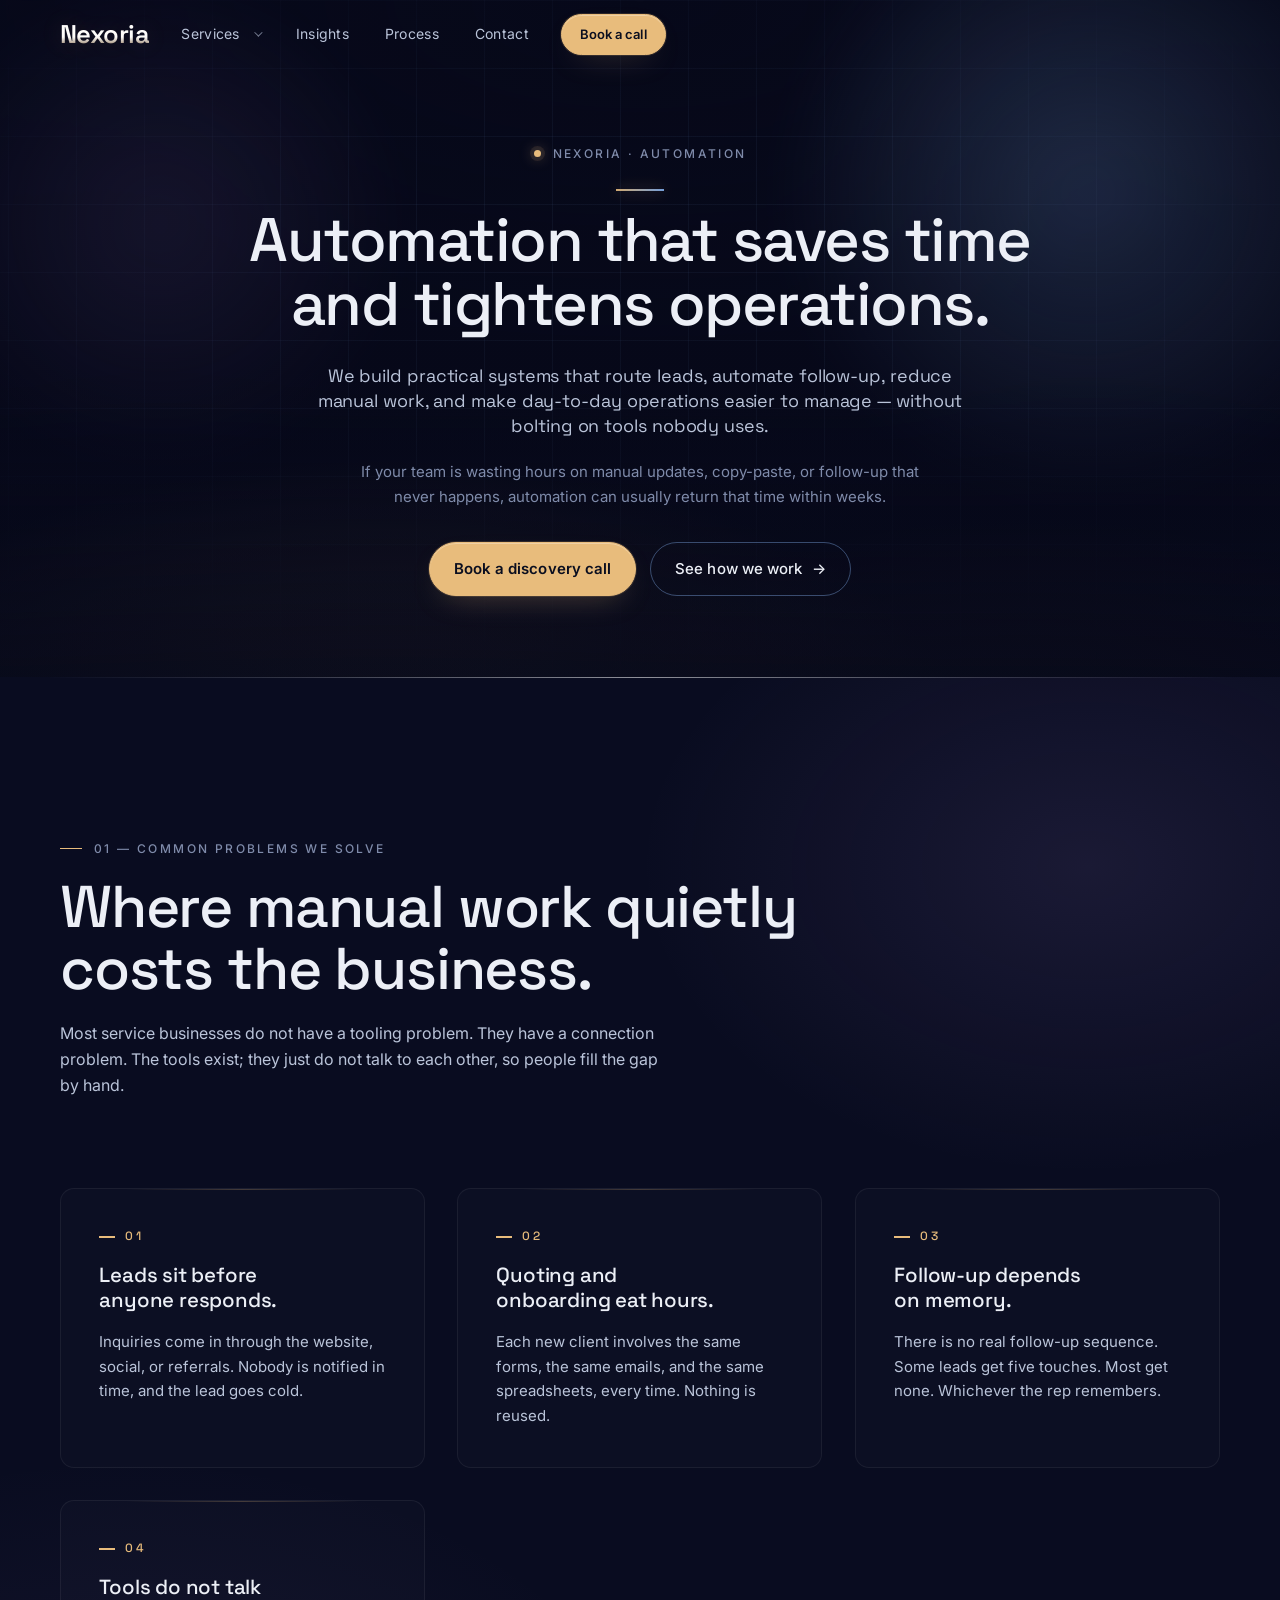
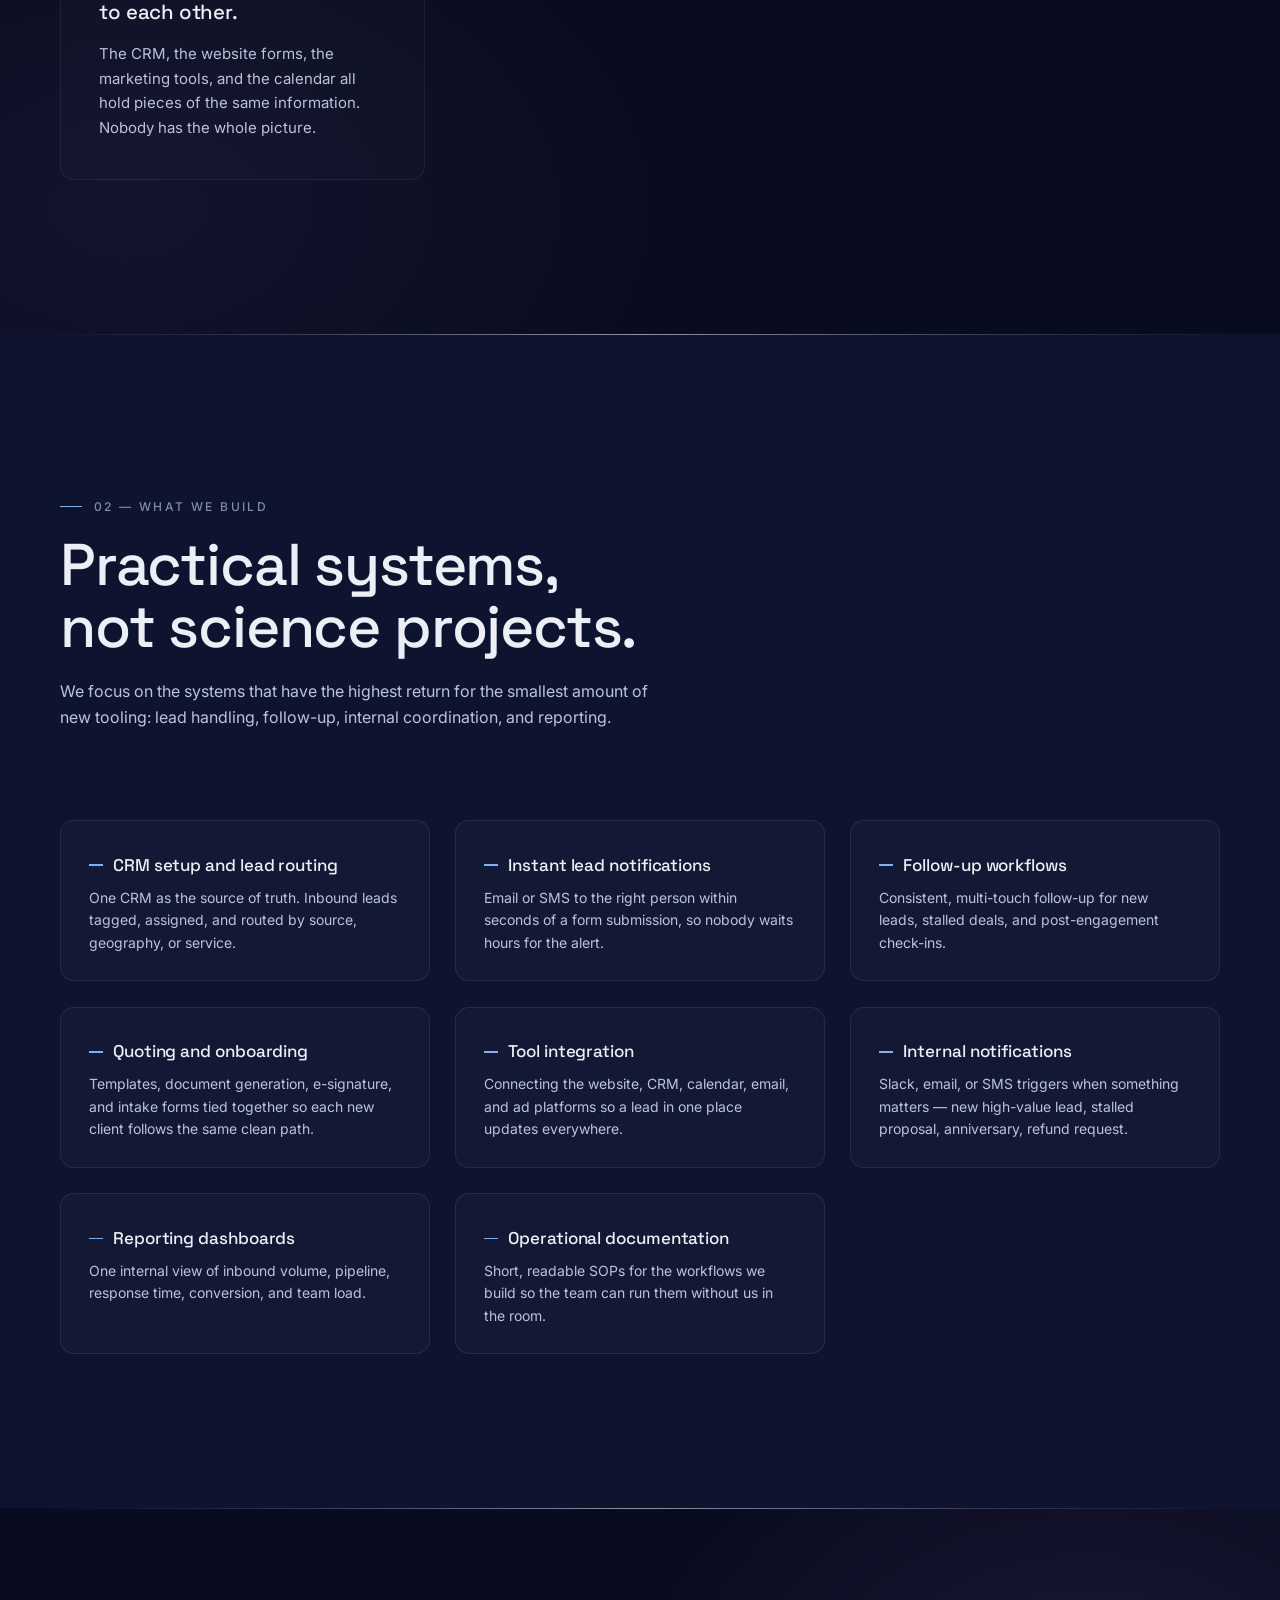
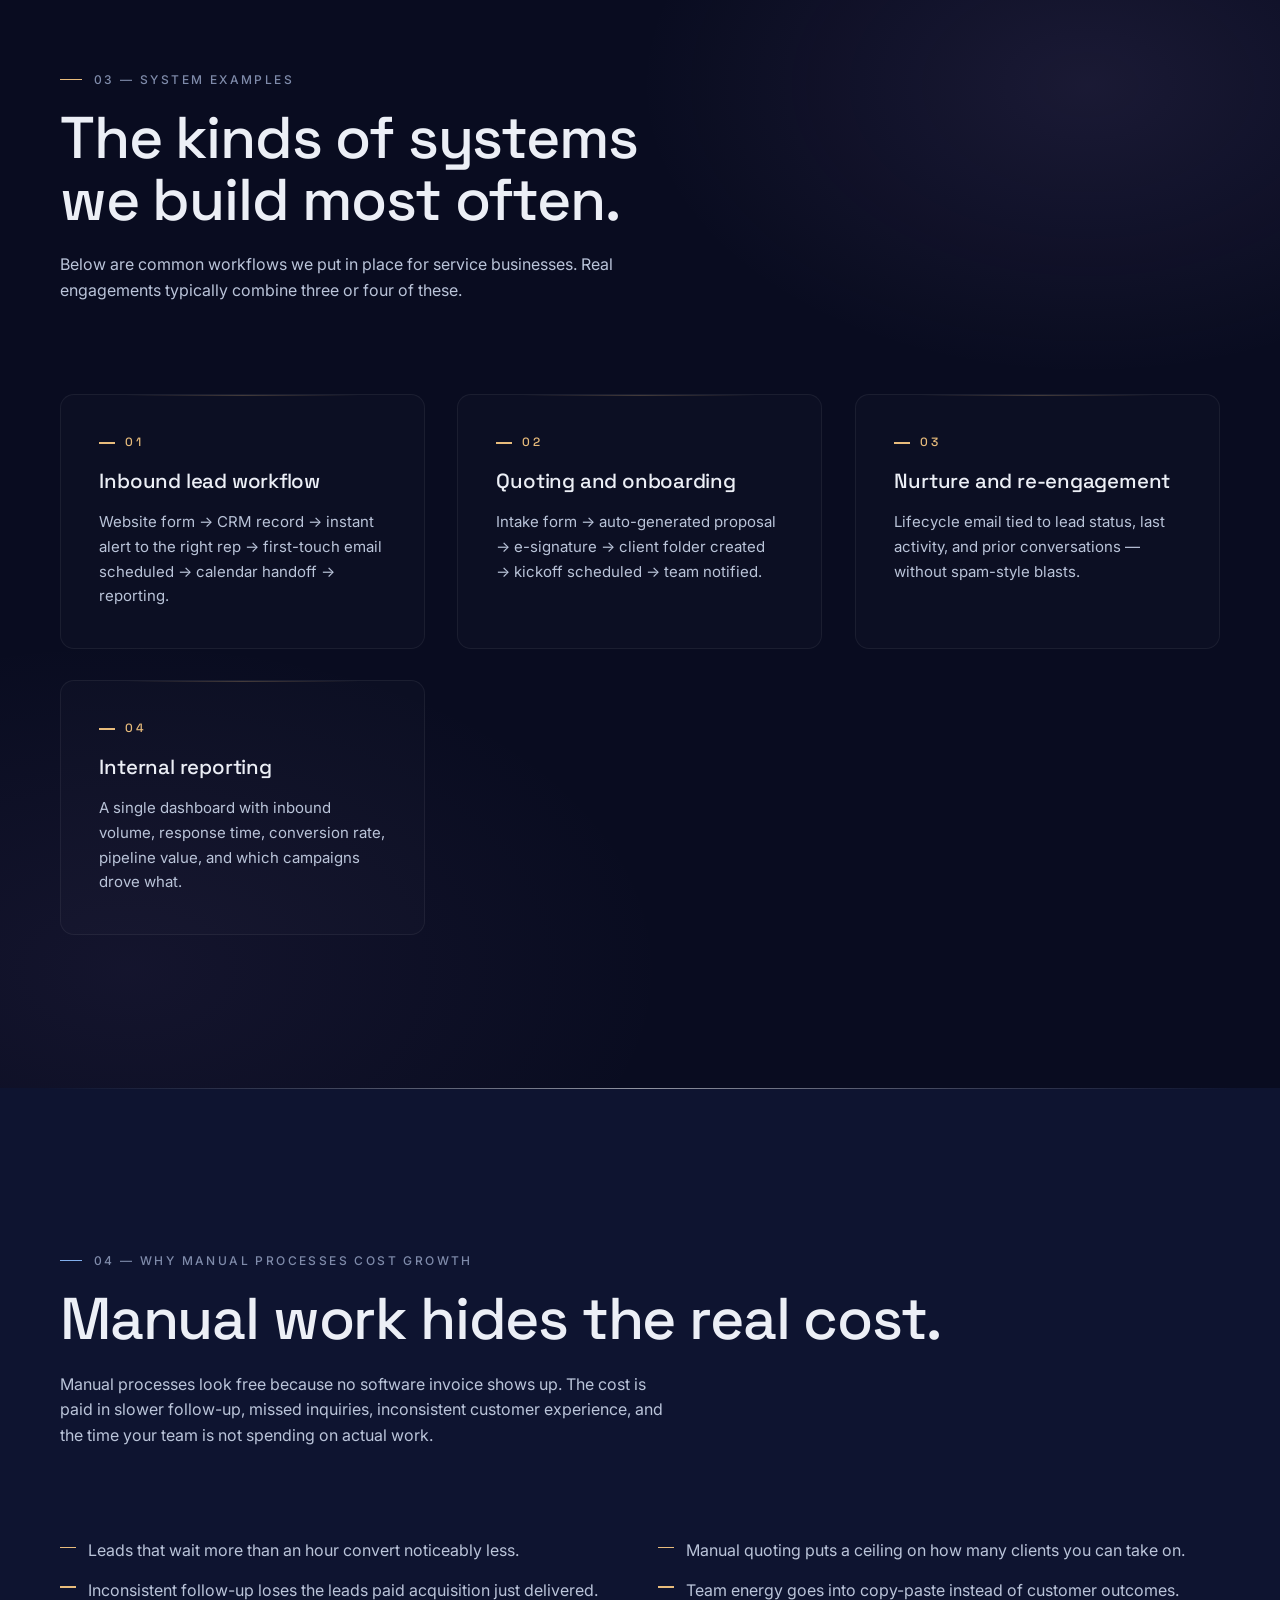
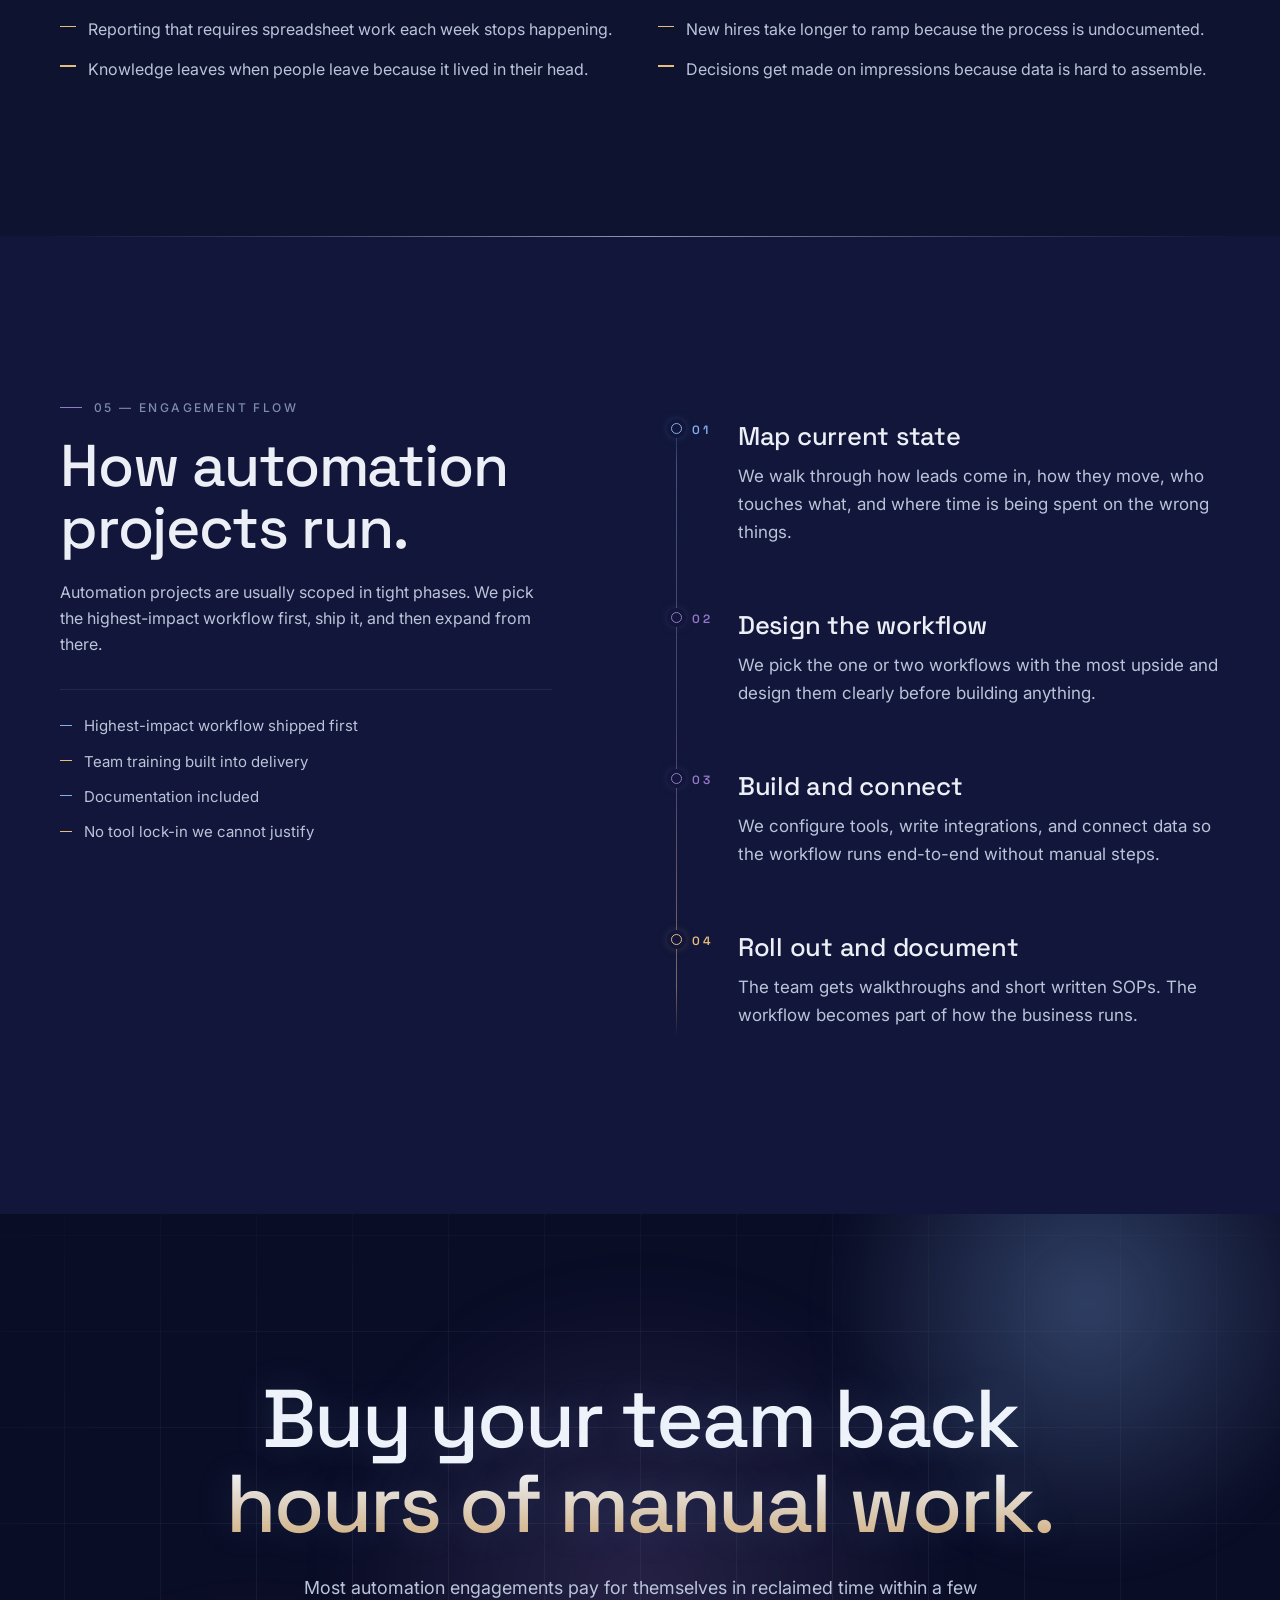
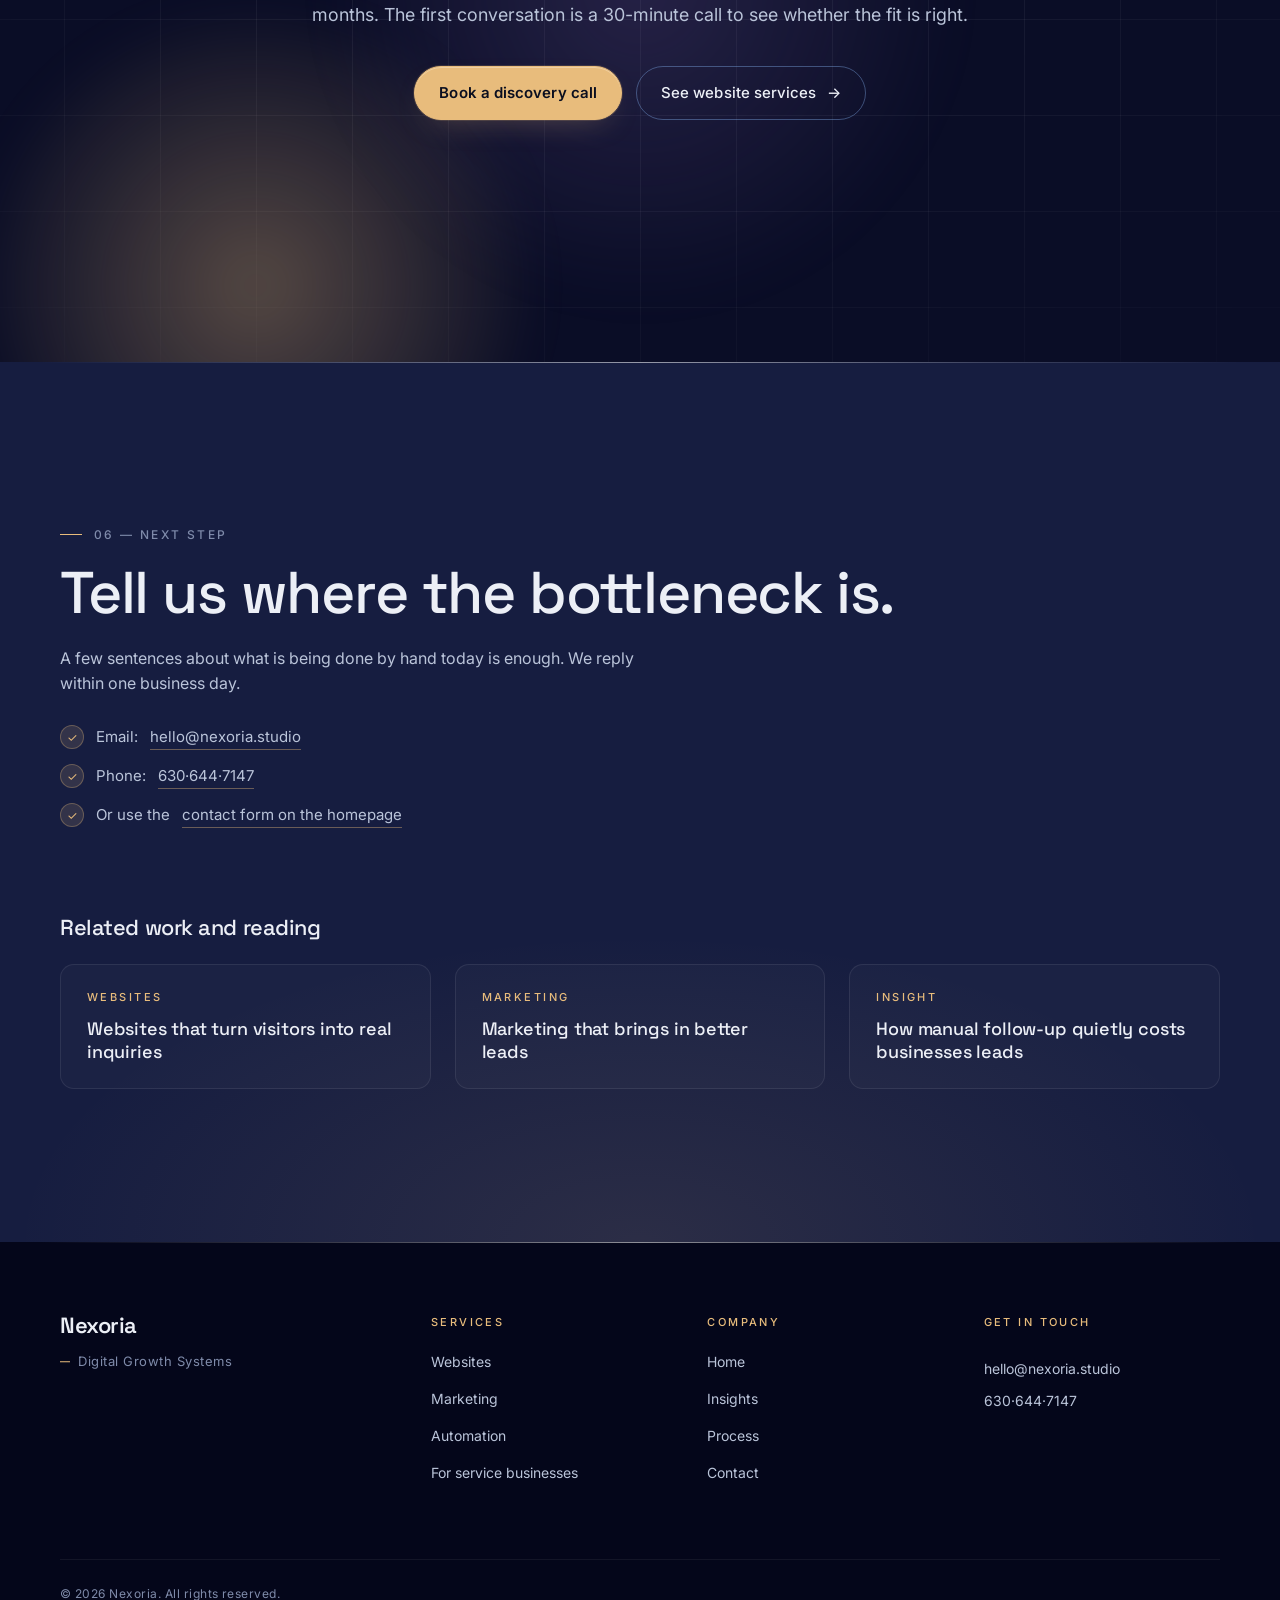
==== automation.html @ e0090c84 "Expand site: service pages, industry page, insights + 3 articles NEW PAGES (root) - websites.html   " ====
<!doctype html>
<html lang="en">
<head>
  <meta charset="utf-8" />
  <meta name="viewport" content="width=device-width, initial-scale=1, viewport-fit=cover" />
  <title>Automation for Service Businesses — CRM, Workflows, Follow-Up — Nexoria</title>
  <meta name="description" content="Practical automation for service businesses. CRM setup, lead routing, follow-up workflows, integrations, and internal reporting that cuts manual work and tightens operations." />
  <meta name="theme-color" content="#07091A" />

  <meta property="og:type" content="website" />
  <meta property="og:title" content="Nexoria — Automation" />
  <meta property="og:description" content="CRM workflows, instant lead routing, and operational systems that save hours and protect every inquiry." />
  <meta property="og:image" content="assets/nexoria-logo-icon.png" />

  <link rel="icon" type="image/png" href="assets/nexoria-logo-icon.png" />
  <link rel="apple-touch-icon" href="assets/nexoria-logo-icon.png" />

  <link rel="preconnect" href="https://fonts.googleapis.com" />
  <link rel="preconnect" href="https://fonts.gstatic.com" crossorigin />
  <link href="https://fonts.googleapis.com/css2?family=Inter:wght@300;400;500;600&family=Space+Grotesk:wght@400;500;600;700&display=swap" rel="stylesheet" />

  <link rel="stylesheet" href="style.css" />
</head>
<body>
  <a class="skip-link" href="#main">Skip to content</a>

  <header class="site-header" id="siteHeader">
    <div class="container header-inner">
      <a class="brand" href="index.html" aria-label="Nexoria — home"><span class="brand-name">Nexoria</span></a>
      <nav class="site-nav" aria-label="Primary">
        <ul>
          <li class="has-dropdown">
            <button class="dropdown-trigger" type="button" aria-haspopup="true" aria-expanded="false" aria-controls="servicesDropdown">Services</button>
            <div class="dropdown" id="servicesDropdown" role="menu">
              <a href="websites.html" role="menuitem">Websites</a>
              <a href="marketing.html" role="menuitem">Marketing</a>
              <a href="automation.html" role="menuitem" aria-current="page">Automation</a>
              <div class="dropdown-divider" role="separator"></div>
              <a href="service-businesses.html" role="menuitem">For service businesses</a>
            </div>
          </li>
          <li><a href="insights.html">Insights</a></li>
          <li><a href="index.html#process">Process</a></li>
          <li><a href="index.html#contact">Contact</a></li>
        </ul>
      </nav>
      <a class="btn btn-primary header-cta" href="index.html#contact">Book a call</a>
      <button class="nav-toggle" id="navToggle" aria-label="Open menu" aria-expanded="false" aria-controls="mobileNav"><span></span><span></span><span></span></button>
    </div>
    <div class="mobile-nav" id="mobileNav" hidden>
      <ul>
        <li>
          <span class="mobile-section-label">Services</span>
          <ul class="mobile-sub">
            <li><a href="websites.html">Websites</a></li>
            <li><a href="marketing.html">Marketing</a></li>
            <li><a href="automation.html" aria-current="page">Automation</a></li>
            <li><a href="service-businesses.html">For service businesses</a></li>
          </ul>
        </li>
        <li><a href="insights.html">Insights</a></li>
        <li><a href="index.html#process">Process</a></li>
        <li><a href="index.html#contact">Contact</a></li>
        <li><a class="btn btn-primary" href="index.html#contact">Book a call</a></li>
      </ul>
    </div>
  </header>

  <main id="main">
    <!-- ============ HERO ============ -->
    <section class="hero hero--sub" id="top" aria-labelledby="pageHeading">
      <div class="hero-bg" aria-hidden="true">
        <div class="grid-layer" data-parallax="0.12"></div>
        <div class="hero-aurora"></div>
        <div class="hero-glow"></div>
        <div class="hero-horizon"></div>
        <div class="hero-vignette"></div>
      </div>

      <div class="container hero-inner">
        <p class="eyebrow">
          <span class="eyebrow-dot" aria-hidden="true"></span>
          Nexoria &middot; Automation
        </p>

        <h1 class="hero-heading" id="pageHeading">
          Automation that saves time and tightens operations.
        </h1>

        <p class="hero-tagline">
          We build practical systems that route leads, automate follow-up, reduce manual work, and make day-to-day operations easier to manage &mdash; without bolting on tools nobody uses.
        </p>

        <p class="hero-sub">
          If your team is wasting hours on manual updates, copy-paste, or follow-up that never happens, automation can usually return that time within weeks.
        </p>

        <div class="hero-actions">
          <a class="btn btn-primary" href="index.html#contact">Book a discovery call</a>
          <a class="btn btn-ghost" href="index.html#process">See how we work <span aria-hidden="true">&rarr;</span></a>
        </div>
      </div>
    </section>

    <!-- ============ COMMON PROBLEMS ============ -->
    <section class="problems section--dark" aria-labelledby="problemsHeading">
      <div class="container">
        <header class="section-head">
          <p class="section-kicker">01 &mdash; Common problems we solve</p>
          <h2 class="section-title" id="problemsHeading">
            Where manual work quietly costs the business.
          </h2>
          <p class="section-lede">
            Most service businesses do not have a tooling problem. They have a connection problem. The tools exist; they just do not talk to each other, so people fill the gap by hand.
          </p>
        </header>

        <ul class="problem-grid" role="list">
          <li class="problem">
            <span class="problem-num" aria-hidden="true">01</span>
            <h3 class="problem-title">Leads sit before anyone responds.</h3>
            <p class="problem-desc">Inquiries come in through the website, social, or referrals. Nobody is notified in time, and the lead goes cold.</p>
          </li>
          <li class="problem">
            <span class="problem-num" aria-hidden="true">02</span>
            <h3 class="problem-title">Quoting and onboarding eat hours.</h3>
            <p class="problem-desc">Each new client involves the same forms, the same emails, and the same spreadsheets, every time. Nothing is reused.</p>
          </li>
          <li class="problem">
            <span class="problem-num" aria-hidden="true">03</span>
            <h3 class="problem-title">Follow-up depends on memory.</h3>
            <p class="problem-desc">There is no real follow-up sequence. Some leads get five touches. Most get none. Whichever the rep remembers.</p>
          </li>
          <li class="problem">
            <span class="problem-num" aria-hidden="true">04</span>
            <h3 class="problem-title">Tools do not talk to each other.</h3>
            <p class="problem-desc">The CRM, the website forms, the marketing tools, and the calendar all hold pieces of the same information. Nobody has the whole picture.</p>
          </li>
        </ul>
      </div>
    </section>

    <!-- ============ WHAT WE BUILD ============ -->
    <section class="services section--light" aria-labelledby="buildHeading">
      <div class="container">
        <header class="section-head">
          <p class="section-kicker">02 &mdash; What we build</p>
          <h2 class="section-title" id="buildHeading">
            Practical systems, not science projects.
          </h2>
          <p class="section-lede">
            We focus on the systems that have the highest return for the smallest amount of new tooling: lead handling, follow-up, internal coordination, and reporting.
          </p>
        </header>

        <ul class="capability-grid" role="list">
          <li class="capability">
            <h4>CRM setup and lead routing</h4>
            <p>One CRM as the source of truth. Inbound leads tagged, assigned, and routed by source, geography, or service.</p>
          </li>
          <li class="capability">
            <h4>Instant lead notifications</h4>
            <p>Email or SMS to the right person within seconds of a form submission, so nobody waits hours for the alert.</p>
          </li>
          <li class="capability">
            <h4>Follow-up workflows</h4>
            <p>Consistent, multi-touch follow-up for new leads, stalled deals, and post-engagement check-ins.</p>
          </li>
          <li class="capability">
            <h4>Quoting and onboarding</h4>
            <p>Templates, document generation, e-signature, and intake forms tied together so each new client follows the same clean path.</p>
          </li>
          <li class="capability">
            <h4>Tool integration</h4>
            <p>Connecting the website, CRM, calendar, email, and ad platforms so a lead in one place updates everywhere.</p>
          </li>
          <li class="capability">
            <h4>Internal notifications</h4>
            <p>Slack, email, or SMS triggers when something matters &mdash; new high-value lead, stalled proposal, anniversary, refund request.</p>
          </li>
          <li class="capability">
            <h4>Reporting dashboards</h4>
            <p>One internal view of inbound volume, pipeline, response time, conversion, and team load.</p>
          </li>
          <li class="capability">
            <h4>Operational documentation</h4>
            <p>Short, readable SOPs for the workflows we build so the team can run them without us in the room.</p>
          </li>
        </ul>
      </div>
    </section>

    <!-- ============ WORKFLOW EXAMPLES ============ -->
    <section class="problems section--dark" aria-labelledby="examplesHeading">
      <div class="container">
        <header class="section-head">
          <p class="section-kicker">03 &mdash; System examples</p>
          <h2 class="section-title" id="examplesHeading">
            The kinds of systems we build most often.
          </h2>
          <p class="section-lede">
            Below are common workflows we put in place for service businesses. Real engagements typically combine three or four of these.
          </p>
        </header>

        <ul class="problem-grid" role="list">
          <li class="problem">
            <span class="problem-num" aria-hidden="true">01</span>
            <h3 class="problem-title">Inbound lead workflow</h3>
            <p class="problem-desc">Website form &rarr; CRM record &rarr; instant alert to the right rep &rarr; first-touch email scheduled &rarr; calendar handoff &rarr; reporting.</p>
          </li>
          <li class="problem">
            <span class="problem-num" aria-hidden="true">02</span>
            <h3 class="problem-title">Quoting and onboarding</h3>
            <p class="problem-desc">Intake form &rarr; auto-generated proposal &rarr; e-signature &rarr; client folder created &rarr; kickoff scheduled &rarr; team notified.</p>
          </li>
          <li class="problem">
            <span class="problem-num" aria-hidden="true">03</span>
            <h3 class="problem-title">Nurture and re-engagement</h3>
            <p class="problem-desc">Lifecycle email tied to lead status, last activity, and prior conversations &mdash; without spam-style blasts.</p>
          </li>
          <li class="problem">
            <span class="problem-num" aria-hidden="true">04</span>
            <h3 class="problem-title">Internal reporting</h3>
            <p class="problem-desc">A single dashboard with inbound volume, response time, conversion rate, pipeline value, and which campaigns drove what.</p>
          </li>
        </ul>
      </div>
    </section>

    <!-- ============ WHY MANUAL COSTS GROWTH ============ -->
    <section class="services section--light" aria-labelledby="costHeading">
      <div class="container">
        <header class="section-head">
          <p class="section-kicker">04 &mdash; Why manual processes cost growth</p>
          <h2 class="section-title" id="costHeading">
            Manual work hides the real cost.
          </h2>
          <p class="section-lede">
            Manual processes look free because no software invoice shows up. The cost is paid in slower follow-up, missed inquiries, inconsistent customer experience, and the time your team is not spending on actual work.
          </p>
        </header>

        <ul class="outcome-list" role="list">
          <li>Leads that wait more than an hour convert noticeably less.</li>
          <li>Manual quoting puts a ceiling on how many clients you can take on.</li>
          <li>Inconsistent follow-up loses the leads paid acquisition just delivered.</li>
          <li>Team energy goes into copy-paste instead of customer outcomes.</li>
          <li>Reporting that requires spreadsheet work each week stops happening.</li>
          <li>New hires take longer to ramp because the process is undocumented.</li>
          <li>Knowledge leaves when people leave because it lived in their head.</li>
          <li>Decisions get made on impressions because data is hard to assemble.</li>
        </ul>
      </div>
    </section>

    <!-- ============ PROCESS ============ -->
    <section class="process section--light" aria-labelledby="processHeading" style="background: var(--bg-process);">
      <div class="container process-grid">
        <header class="section-head process-head">
          <p class="section-kicker">05 &mdash; Engagement flow</p>
          <h2 class="section-title" id="processHeading">
            How automation projects run.
          </h2>
          <p class="section-lede">
            Automation projects are usually scoped in tight phases. We pick the highest-impact workflow first, ship it, and then expand from there.
          </p>

          <ul class="trust-list" role="list">
            <li>Highest-impact workflow shipped first</li>
            <li>Team training built into delivery</li>
            <li>Documentation included</li>
            <li>No tool lock-in we cannot justify</li>
          </ul>
        </header>

        <ol class="process-list" role="list">
          <li>
            <div class="process-num" aria-hidden="true">01</div>
            <div>
              <h3>Map current state</h3>
              <p>We walk through how leads come in, how they move, who touches what, and where time is being spent on the wrong things.</p>
            </div>
          </li>
          <li>
            <div class="process-num" aria-hidden="true">02</div>
            <div>
              <h3>Design the workflow</h3>
              <p>We pick the one or two workflows with the most upside and design them clearly before building anything.</p>
            </div>
          </li>
          <li>
            <div class="process-num" aria-hidden="true">03</div>
            <div>
              <h3>Build and connect</h3>
              <p>We configure tools, write integrations, and connect data so the workflow runs end-to-end without manual steps.</p>
            </div>
          </li>
          <li>
            <div class="process-num" aria-hidden="true">04</div>
            <div>
              <h3>Roll out and document</h3>
              <p>The team gets walkthroughs and short written SOPs. The workflow becomes part of how the business runs.</p>
            </div>
          </li>
        </ol>
      </div>
    </section>

    <!-- ============ SPLASH / CTA ============ -->
    <section class="splash" aria-labelledby="splashHeading">
      <div class="splash-bg" aria-hidden="true">
        <div class="splash-grid"></div>
        <div class="splash-glow splash-glow--warm"></div>
        <div class="splash-glow splash-glow--cool"></div>
        <div class="splash-glow splash-glow--plum"></div>
      </div>
      <div class="container splash-inner">
        <h2 class="splash-heading" id="splashHeading">
          Buy your team back hours of manual work.
        </h2>
        <p class="splash-para">
          Most automation engagements pay for themselves in reclaimed time within a few months. The first conversation is a 30-minute call to see whether the fit is right.
        </p>
        <div class="hero-actions">
          <a class="btn btn-primary" href="index.html#contact">Book a discovery call</a>
          <a class="btn btn-ghost" href="websites.html">See website services <span aria-hidden="true">&rarr;</span></a>
        </div>
      </div>
    </section>

    <!-- ============ NEXT STEP ============ -->
    <section class="contact section--dark" id="contact" aria-labelledby="contactHeading">
      <div class="container">
        <header class="section-head">
          <p class="section-kicker">06 &mdash; Next step</p>
          <h2 class="section-title" id="contactHeading">
            Tell us where the bottleneck is.
          </h2>
          <p class="section-lede">
            A few sentences about what is being done by hand today is enough. We reply within one business day.
          </p>

          <ul class="contact-bullets" role="list">
            <li><span class="contact-bullet-mark" aria-hidden="true">&#10003;</span> Email: <a href="mailto:hello@nexoria.studio" style="color:inherit;border-bottom:1px solid rgba(232,188,124,0.4);">hello@nexoria.studio</a></li>
            <li><span class="contact-bullet-mark" aria-hidden="true">&#10003;</span> Phone: <a href="tel:+16306447147" style="color:inherit;border-bottom:1px solid rgba(232,188,124,0.4);">630&middot;644&middot;7147</a></li>
            <li><span class="contact-bullet-mark" aria-hidden="true">&#10003;</span> Or use the <a href="index.html#contact" style="color:inherit;border-bottom:1px solid rgba(232,188,124,0.4);">contact form on the homepage</a></li>
          </ul>
        </header>

        <h3 class="section-title" style="font-size: clamp(20px, 1.7vw, 26px); margin-top: 64px; margin-bottom: 24px;">Related work and reading</h3>
        <div class="related-grid">
          <a class="related-card" href="websites.html">
            <p class="related-card-label">Websites</p>
            <p class="related-card-title">Websites that turn visitors into real inquiries</p>
          </a>
          <a class="related-card" href="marketing.html">
            <p class="related-card-label">Marketing</p>
            <p class="related-card-title">Marketing that brings in better leads</p>
          </a>
          <a class="related-card" href="insights/manual-follow-up-costs-leads.html">
            <p class="related-card-label">Insight</p>
            <p class="related-card-title">How manual follow-up quietly costs businesses leads</p>
          </a>
        </div>
      </div>
    </section>
  </main>

  <footer class="site-footer">
    <div class="container footer-inner">
      <div class="footer-brand">
        <a class="brand" href="index.html" aria-label="Nexoria — home"><span class="brand-name brand-name--footer">Nexoria</span></a>
        <p class="footer-tag">Digital Growth Systems</p>
      </div>
      <nav class="footer-nav" aria-label="Footer — Services">
        <p class="footer-nav-label">Services</p>
        <ul>
          <li><a href="websites.html">Websites</a></li>
          <li><a href="marketing.html">Marketing</a></li>
          <li><a href="automation.html">Automation</a></li>
          <li><a href="service-businesses.html">For service businesses</a></li>
        </ul>
      </nav>
      <nav class="footer-nav" aria-label="Footer — Company">
        <p class="footer-nav-label">Company</p>
        <ul>
          <li><a href="index.html">Home</a></li>
          <li><a href="insights.html">Insights</a></li>
          <li><a href="index.html#process">Process</a></li>
          <li><a href="index.html#contact">Contact</a></li>
        </ul>
      </nav>
      <div class="footer-contact">
        <p class="footer-nav-label">Get in touch</p>
        <a href="mailto:hello@nexoria.studio">hello@nexoria.studio</a>
        <a href="tel:+16306447147">630&middot;644&middot;7147</a>
      </div>
      <p class="footer-fine">&copy; <span id="year">2026</span> Nexoria. All rights reserved.</p>
    </div>
  </footer>

  <script src="script.js" defer></script>
</body>
</html>
---- style.css ----
/* =========================================================
   Nexoria — Digital Growth Systems
   Midnight / city-lights system
   Section-by-section contrast, color, and surface rhythm
   ========================================================= */

:root {
  /* Per-section backgrounds — distinct tones, all dark */
  --bg-hero:        #07091A;
  --bg-services:    #0E1430;
  --bg-problems:    #090C20;
  --bg-splash:      #0A0D26;
  --bg-process:     #11163A;
  --bg-contact:     #161D40;
  --bg-footer:      #04061A;

  /* Compatibility / fallback (mapped to per-section) */
  --bg-dark:        var(--bg-hero);
  --bg-dark-2:      var(--bg-problems);
  --bg-light:       var(--bg-services);
  --surface:        #1A2148;
  --surface-elevated: #20274F;
  --surface-dark:   #1B2243;
  --surface-light:  #1F2750;
  --footer-bg:      var(--bg-footer);

  /* Text */
  --ink:            #ECEFF6;
  --ink-soft:       #BAC4D9;
  --muted:          #7F8BAA;
  --muted-on-dark:  #7F8BAA;
  --line:           rgba(255, 255, 255, 0.08);
  --line-strong:    rgba(255, 255, 255, 0.18);
  --line-on-dark:   rgba(255, 255, 255, 0.10);

  /* Accents — focused, balanced */
  --accent:         #5A8FE0;   /* primary blue */
  --accent-hi:      #82B0EE;   /* lighter sky */
  --on-accent:      #FFFFFF;

  --accent-warm:    #E8BC7C;   /* warm gold */
  --accent-warm-hi: #F4D198;   /* brighter gold */
  --accent-mint:    #5BBA9F;   /* mint (small role) */
  --accent-sky:     #82B0EE;   /* maps to accent-hi */
  --accent-plum:    #9678C9;   /* restrained purple */

  /* Type */
  --font-display: "Space Grotesk", "Inter", system-ui, -apple-system, "Segoe UI", Roboto, Helvetica, Arial, sans-serif;
  --font-body:    "Inter", system-ui, -apple-system, "Segoe UI", Roboto, Helvetica, Arial, sans-serif;

  /* Rhythm */
  --container: 1240px;
  --gutter: clamp(20px, 4vw, 40px);
  --section-y: clamp(96px, 12vw, 168px);
  --radius: 6px;
  --radius-lg: 14px;
  --radius-xl: 20px;

  /* Motion */
  --ease: cubic-bezier(0.22, 0.61, 0.36, 1);
}

/* --------- Reset / base --------- */
*, *::before, *::after { box-sizing: border-box; }
html { -webkit-text-size-adjust: 100%; scroll-behavior: smooth; }
@media (prefers-reduced-motion: reduce) { html { scroll-behavior: auto; } }

body {
  margin: 0;
  font-family: var(--font-body);
  font-size: 17px;
  line-height: 1.6;
  color: var(--ink);
  background: var(--bg-hero);
  -webkit-font-smoothing: antialiased;
  -moz-osx-font-smoothing: grayscale;
  text-rendering: optimizeLegibility;
}

img, svg { display: block; max-width: 100%; height: auto; }
a { color: inherit; text-decoration: none; }
button { font: inherit; cursor: pointer; }
ul, ol { margin: 0; padding: 0; list-style: none; }

::selection { background: var(--accent-warm); color: var(--bg-hero); }

.skip-link {
  position: absolute; left: -9999px; top: 0;
  background: var(--ink); color: var(--bg-hero); padding: 10px 14px; z-index: 100;
  border-radius: 0 0 6px 0;
}
.skip-link:focus { left: 0; }

:focus-visible {
  outline: 2px solid var(--accent-warm);
  outline-offset: 3px;
  border-radius: 4px;
}

/* --------- Layout --------- */
.container {
  width: 100%;
  max-width: var(--container);
  margin: 0 auto;
  padding-left: var(--gutter);
  padding-right: var(--gutter);
}

section { position: relative; }
.section--light,
.section--dark { color: var(--ink); padding: var(--section-y) 0; }

/* Per-section backgrounds — each section has its own tone */
.services { background: var(--bg-services); }
.problems { background: var(--bg-problems); }
.splash   { background: var(--bg-splash); }
.process  { background: var(--bg-process); }
.contact  { background: var(--bg-contact); }

/* Section dividers — illuminated hairline, per-section accent */
section:not(.hero)::before,
.site-footer::before {
  content: "";
  position: absolute;
  top: 0;
  left: var(--gutter);
  right: var(--gutter);
  height: 1px;
  background: linear-gradient(
    to right,
    transparent 0%,
    rgba(255, 255, 255, 0.18) 22%,
    rgba(255, 255, 255, 0.55) 50%,
    rgba(255, 255, 255, 0.18) 78%,
    transparent 100%
  );
  pointer-events: none;
  z-index: 2;
}

/* --------- Typography --------- */
.eyebrow,
.section-kicker {
  font-family: var(--font-body);
  font-size: 12px;
  letter-spacing: 0.20em;
  text-transform: uppercase;
  color: var(--muted);
  font-weight: 500;
  margin: 0 0 18px;
  display: inline-flex;
  align-items: center;
  gap: 12px;
}

.eyebrow-dot {
  width: 7px; height: 7px; border-radius: 50%;
  background: var(--accent-warm);
  box-shadow:
    0 0 0 4px rgba(232, 188, 124, 0.10),
    0 0 14px rgba(232, 188, 124, 0.7);
}

.section-title {
  font-family: var(--font-display);
  font-weight: 500;
  font-size: clamp(34px, 4.6vw, 60px);
  line-height: 1.05;
  letter-spacing: -0.02em;
  margin: 0 0 22px;
  color: inherit;
  text-wrap: balance;
}

.section-lede {
  max-width: 62ch;
  font-size: clamp(16px, 1.2vw, 18px);
  color: var(--ink-soft);
  margin: 0;
  line-height: 1.6;
}

.section-head { max-width: 920px; margin-bottom: clamp(56px, 7vw, 96px); }

/* --------- Buttons --------- */
.btn {
  --bg: var(--accent-warm);
  --fg: #0A0E1F;
  display: inline-flex;
  align-items: center;
  justify-content: center;
  gap: 10px;
  padding: 14px 24px;
  background: var(--bg);
  color: var(--fg);
  border: 1px solid var(--bg);
  border-radius: 999px;
  font-family: var(--font-body);
  font-weight: 600;
  font-size: 15px;
  letter-spacing: 0.005em;
  transition: transform .35s var(--ease), background-color .25s var(--ease), color .25s var(--ease), border-color .25s var(--ease), box-shadow .25s var(--ease);
  white-space: nowrap;
  box-shadow:
    0 0 0 1px rgba(232, 188, 124, 0.15),
    0 12px 32px -16px rgba(232, 188, 124, 0.40),
    inset 0 1px 0 rgba(255, 255, 255, 0.30);
}
.btn:hover {
  background: var(--accent-warm-hi);
  border-color: var(--accent-warm-hi);
  color: var(--bg-hero);
  box-shadow:
    0 0 0 1px rgba(244, 209, 152, 0.25),
    0 16px 40px -12px rgba(232, 188, 124, 0.55),
    inset 0 1px 0 rgba(255, 255, 255, 0.45);
}
.btn:active { transform: translateY(1px); }

.btn-ghost {
  --bg: transparent;
  --fg: var(--ink);
  border-color: rgba(130, 176, 238, 0.40);
  box-shadow: none;
  font-weight: 500;
}
.btn-ghost:hover {
  background: rgba(130, 176, 238, 0.12);
  border-color: var(--accent-hi);
  color: var(--ink);
  box-shadow:
    0 0 0 1px rgba(130, 176, 238, 0.30),
    0 0 24px rgba(130, 176, 238, 0.20);
}

.btn-block { width: 100%; padding: 16px 22px; }

/* =========================================================
   HEADER
   ========================================================= */
.site-header {
  position: fixed;
  inset: 0 0 auto 0;
  z-index: 50;
  padding: 14px 0;
  transition: background-color .3s var(--ease), backdrop-filter .3s var(--ease), border-color .3s var(--ease), padding .3s var(--ease), box-shadow .3s var(--ease);
  border-bottom: 1px solid transparent;
}
.site-header.is-scrolled {
  background: rgba(7, 9, 26, 0.78);
  -webkit-backdrop-filter: saturate(160%) blur(20px);
  backdrop-filter: saturate(160%) blur(20px);
  border-bottom-color: rgba(255, 255, 255, 0.06);
  box-shadow: 0 12px 40px -20px rgba(0, 0, 0, 0.6);
  padding: 10px 0;
}

.header-inner {
  display: flex;
  align-items: center;
  justify-content: flex-start;
  gap: 32px;
  min-height: 40px;
}

.brand {
  display: inline-flex;
  align-items: center;
  gap: 8px;
  color: var(--ink);
  font-family: var(--font-display);
  font-weight: 600;
  font-size: 24px;
  letter-spacing: -0.018em;
  line-height: 1;
}

/* Text wordmark — small warm glow + slight gradient */
.brand-name {
  font-family: var(--font-display);
  font-weight: 600;
  font-size: clamp(22px, 2vw, 26px);
  letter-spacing: -0.02em;
  color: var(--ink);
  line-height: 1;
  background: linear-gradient(180deg, #FFFFFF 60%, rgba(232, 188, 124, 0.55) 100%);
  -webkit-background-clip: text;
  background-clip: text;
  -webkit-text-fill-color: transparent;
  text-shadow: 0 0 24px rgba(232, 188, 124, 0.16);
  transition: font-size .3s var(--ease), text-shadow .3s var(--ease);
}
.site-header.is-scrolled .brand-name {
  font-size: 20px;
  text-shadow: none;
}
.brand-name--footer {
  font-size: 22px;
  text-shadow: none;
  background: none;
  -webkit-text-fill-color: var(--ink);
  color: var(--ink);
}

.site-nav ul {
  display: flex; align-items: center; gap: 36px;
}
.site-nav a,
.dropdown-trigger {
  font-family: inherit;
  font-size: 14px;
  color: var(--ink-soft);
  letter-spacing: 0.02em;
  padding: 8px 0;
  position: relative;
  transition: color .2s var(--ease);
  background: transparent;
  border: none;
  cursor: pointer;
  display: inline-flex;
  align-items: center;
  gap: 6px;
}
.site-nav a::after,
.dropdown-trigger::after {
  content: ""; position: absolute; left: 0; right: 0; bottom: 0;
  height: 1px;
  background: linear-gradient(to right, transparent, var(--accent-warm), transparent);
  transform: scaleX(0); transform-origin: center;
  transition: transform .4s var(--ease);
  box-shadow: 0 0 8px rgba(232, 188, 124, 0.45);
}
.site-nav a:hover,
.site-nav a[aria-current="page"],
.dropdown-trigger:hover { color: var(--ink); }
.site-nav a:hover::after,
.site-nav a[aria-current="page"]::after,
.dropdown-trigger:hover::after,
.has-dropdown:hover .dropdown-trigger::after,
.has-dropdown:focus-within .dropdown-trigger::after { transform: scaleX(1); }

/* Services dropdown */
.has-dropdown { position: relative; }
.dropdown-trigger {
  /* override default ::after that lives inside the inline flex */
}
.dropdown-trigger::before {
  content: "";
  display: inline-block;
  width: 6px;
  height: 6px;
  border-right: 1.5px solid currentColor;
  border-bottom: 1.5px solid currentColor;
  transform: rotate(45deg) translateY(-2px);
  opacity: 0.6;
  transition: transform .25s var(--ease), opacity .25s var(--ease);
  margin-left: 8px;
  order: 2;
}
.has-dropdown:hover .dropdown-trigger::before,
.has-dropdown:focus-within .dropdown-trigger::before,
.dropdown-trigger[aria-expanded="true"]::before { opacity: 1; }

.dropdown {
  position: absolute;
  top: calc(100% + 14px);
  left: 50%;
  min-width: 240px;
  background: rgba(7, 9, 26, 0.96);
  -webkit-backdrop-filter: saturate(160%) blur(20px);
  backdrop-filter: saturate(160%) blur(20px);
  border: 1px solid rgba(255, 255, 255, 0.10);
  border-radius: var(--radius-lg);
  padding: 12px;
  box-shadow: 0 30px 70px -20px rgba(0, 0, 0, 0.8);
  opacity: 0;
  visibility: hidden;
  transform: translateX(-50%) translateY(-8px);
  transition: opacity .25s var(--ease), transform .25s var(--ease), visibility .25s var(--ease);
  z-index: 60;
}
.has-dropdown:hover .dropdown,
.has-dropdown:focus-within .dropdown,
.dropdown-trigger[aria-expanded="true"] + .dropdown {
  opacity: 1;
  visibility: visible;
  transform: translateX(-50%) translateY(0);
}
.dropdown a {
  display: block;
  padding: 10px 14px;
  font-size: 14px;
  color: var(--ink-soft);
  border-radius: var(--radius);
  transition: background-color .15s, color .15s;
  letter-spacing: 0;
}
.dropdown a:hover,
.dropdown a:focus-visible {
  background: rgba(232, 188, 124, 0.10);
  color: var(--ink);
}
.dropdown a::after { display: none; }
.dropdown-divider {
  height: 1px;
  background: var(--line);
  margin: 8px 4px;
}

.header-cta {
  padding: 9px 18px;
  font-size: 13px;
}

/* mobile nav */
.nav-toggle {
  display: none;
  background: transparent;
  border: 1px solid rgba(255, 255, 255, 0.20);
  border-radius: 999px;
  padding: 10px 12px;
  gap: 4px;
  flex-direction: column;
  align-items: center;
  justify-content: center;
  margin-left: auto;
}
.nav-toggle span {
  width: 18px; height: 1.5px; background: var(--ink); display: block;
  transition: transform .25s var(--ease), opacity .2s var(--ease);
}
.nav-toggle[aria-expanded="true"] span:nth-child(1) { transform: translateY(5.5px) rotate(45deg); }
.nav-toggle[aria-expanded="true"] span:nth-child(2) { opacity: 0; }
.nav-toggle[aria-expanded="true"] span:nth-child(3) { transform: translateY(-5.5px) rotate(-45deg); }

.mobile-nav {
  background: rgba(7, 9, 26, 0.97);
  -webkit-backdrop-filter: blur(20px);
  backdrop-filter: blur(20px);
  border-top: 1px solid var(--line-on-dark);
  padding: 18px var(--gutter) 28px;
}
.mobile-nav ul { display: flex; flex-direction: column; gap: 6px; }
.mobile-nav a {
  display: block; padding: 14px 4px;
  font-size: 18px; color: var(--ink);
  border-bottom: 1px solid var(--line-on-dark);
}
.mobile-nav .btn { margin-top: 14px; width: 100%; padding: 14px; }
.mobile-section-label {
  display: block;
  padding: 18px 4px 8px;
  font-size: 11px;
  letter-spacing: 0.22em;
  text-transform: uppercase;
  color: var(--muted);
  font-weight: 500;
}
.mobile-sub {
  display: flex;
  flex-direction: column;
  gap: 0;
  padding: 0 0 0 16px;
  margin: 0;
  list-style: none;
}
.mobile-sub li { list-style: none; }
.mobile-sub a {
  padding: 12px 4px;
  font-size: 16px;
  color: var(--ink-soft);
}

/* =========================================================
   HERO — most layered: blue + gold + purple zones
   ========================================================= */
.hero {
  position: relative;
  background: var(--bg-hero);
  color: var(--ink);
  min-height: 100svh;
  padding-top: clamp(150px, 18vh, 220px);
  padding-bottom: clamp(80px, 12vh, 140px);
  overflow: hidden;
  isolation: isolate;
}

.hero-bg { position: absolute; inset: 0; z-index: 0; pointer-events: none; overflow: hidden; }

/* Architectural grid — fine luminous lines */
.grid-layer {
  position: absolute;
  inset: -10% -10%;
  background-image:
    linear-gradient(to right,  rgba(130, 176, 238, 0.08) 1px, transparent 1px),
    linear-gradient(to bottom, rgba(130, 176, 238, 0.08) 1px, transparent 1px);
  background-size: 68px 68px;
  mask-image: radial-gradient(ellipse 80% 65% at 50% 46%, #000 26%, transparent 78%);
  -webkit-mask-image: radial-gradient(ellipse 80% 65% at 50% 46%, #000 26%, transparent 78%);
  will-change: transform;
  transform: translate3d(0,0,0);
}

/* Cool blue zone — upper right */
.hero-glow {
  position: absolute;
  width: 70vmax; height: 70vmax;
  right: -20vmax; top: -20vmax;
  background:
    radial-gradient(closest-side, rgba(130, 176, 238, 0.28), rgba(130, 176, 238, 0) 70%);
  filter: blur(28px);
  z-index: 0;
  opacity: 0.95;
}

/* Warm gold zone — bottom area, broader and stronger */
.hero-horizon {
  position: absolute;
  left: 0; right: 0; bottom: -10%;
  height: 60%;
  background:
    radial-gradient(ellipse 65% 100% at 30% 100%, rgba(232, 188, 124, 0.22), transparent 70%),
    radial-gradient(ellipse 50% 80%  at 80% 100%, rgba(232, 188, 124, 0.10), transparent 70%);
  pointer-events: none;
  z-index: 0;
}

/* Purple atmospheric — top-left corner, very restrained */
.hero-aurora {
  position: absolute;
  left: -15vmax; top: -10vmax;
  width: 55vmax; height: 55vmax;
  background:
    radial-gradient(closest-side, rgba(150, 120, 201, 0.18), rgba(150, 120, 201, 0) 70%);
  filter: blur(32px);
  z-index: 0;
  opacity: 0.85;
}

/* Soft vignette to ground content */
.hero-vignette {
  position: absolute; inset: 0;
  background:
    radial-gradient(ellipse 60% 50% at 50% 0%,  rgba(7,9,26,0) 0%,  rgba(7,9,26,0.35) 100%),
    linear-gradient(to bottom, rgba(7,9,26,0) 55%, rgba(7,9,26,0.80) 100%);
}

.hero-inner {
  position: relative; z-index: 1;
  display: flex; flex-direction: column; align-items: center;
  text-align: center;
  max-width: 1080px;
  margin: 0 auto;
}

.eyebrow {
  color: var(--muted);
  justify-content: center;
}

.hero-heading {
  font-family: var(--font-display);
  font-weight: 500;
  font-size: clamp(40px, 5.6vw, 76px);
  line-height: 1.04;
  letter-spacing: -0.025em;
  margin: 14px auto 26px;
  color: var(--ink);
  max-width: 32ch;
  text-wrap: balance;
  position: relative;
}

.hero-tagline {
  font-family: var(--font-display);
  font-weight: 400;
  font-size: clamp(18px, 1.9vw, 26px);
  line-height: 1.4;
  letter-spacing: -0.005em;
  color: var(--ink-soft);
  max-width: 60ch;
  margin: 0 auto 22px;
}

.hero-sub {
  max-width: 62ch;
  font-size: clamp(15px, 1.05vw, 17px);
  line-height: 1.65;
  color: var(--muted);
  margin: 0 auto 44px;
}

.hero-actions {
  display: flex; flex-wrap: wrap; gap: 14px;
  justify-content: center;
  margin-bottom: 80px;
}

/* Hero meta — elevated chips, not plain text */
.hero-meta {
  display: grid;
  grid-template-columns: repeat(3, minmax(0, 1fr));
  gap: 16px;
  max-width: 860px;
  margin: 0 auto;
  width: 100%;
  padding: 0;
  border: none;
}
.hero-meta > div {
  min-width: 0;
  padding: 18px 20px;
  background: rgba(255, 255, 255, 0.025);
  border: 1px solid var(--line);
  border-radius: var(--radius-lg);
  text-align: left;
  position: relative;
  transition: border-color .25s var(--ease), background-color .25s var(--ease);
}
.hero-meta > div:hover { background: rgba(255, 255, 255, 0.04); border-color: rgba(255, 255, 255, 0.16); }
.hero-meta > div::before {
  content: "";
  position: absolute;
  top: 14px; left: 0;
  width: 3px; height: 14px;
  border-radius: 0 2px 2px 0;
}
.hero-meta > div:nth-child(1)::before { background: var(--accent-hi); box-shadow: 0 0 8px rgba(130, 176, 238, 0.6); }
.hero-meta > div:nth-child(2)::before { background: var(--accent-warm); box-shadow: 0 0 8px rgba(232, 188, 124, 0.6); }
.hero-meta > div:nth-child(3)::before { background: var(--accent-plum); box-shadow: 0 0 8px rgba(150, 120, 201, 0.6); }
.hero-meta dt {
  font-size: 11px; letter-spacing: 0.20em; text-transform: uppercase;
  color: var(--muted); margin-bottom: 6px; font-weight: 500;
}
.hero-meta > div:nth-child(1) dt { color: var(--accent-hi); }
.hero-meta > div:nth-child(2) dt { color: var(--accent-warm); }
.hero-meta > div:nth-child(3) dt { color: var(--accent-plum); }
.hero-meta dd {
  margin: 0;
  font-family: var(--font-display);
  font-size: 15px; font-weight: 500; color: var(--ink);
  line-height: 1.3;
}

.hero-scroll {
  position: absolute; bottom: 32px; left: 50%;
  transform: translateX(-50%);
  display: inline-flex; flex-direction: column; align-items: center; gap: 10px;
  color: var(--muted);
  font-size: 11px; letter-spacing: 0.22em; text-transform: uppercase;
  z-index: 1;
}
.hero-scroll-line {
  width: 1px; height: 36px;
  background: linear-gradient(to bottom, rgba(130, 176, 238, 0.9), transparent);
  animation: heroScroll 2.4s var(--ease) infinite;
}
@keyframes heroScroll {
  0%   { transform: scaleY(0.2); transform-origin: top; opacity: 0; }
  35%  { transform: scaleY(1);   transform-origin: top; opacity: 1; }
  65%  { transform: scaleY(1);   transform-origin: bottom; opacity: 1; }
  100% { transform: scaleY(0.2); transform-origin: bottom; opacity: 0; }
}

/* =========================================================
   SERVICES — elevated, structured editorial cards
   ========================================================= */
.service-list {
  display: grid;
  grid-template-columns: repeat(3, minmax(0, 1fr));
  gap: clamp(20px, 2.4vw, 32px);
  border: none;
}
.service {
  position: relative;
  display: flex;
  flex-direction: column;
  background: rgba(255, 255, 255, 0.022);
  border: 1px solid var(--line);
  border-radius: var(--radius-xl);
  padding: clamp(30px, 3vw, 44px);
  transition: transform .4s var(--ease), border-color .25s var(--ease), background-color .25s var(--ease), box-shadow .35s var(--ease);
  overflow: hidden;
}
.service::before {
  /* faint top-edge light, accent per discipline */
  content: "";
  position: absolute;
  top: 0; left: 16%; right: 16%;
  height: 1px;
  background: linear-gradient(to right, transparent, var(--accent-hi), transparent);
  opacity: 0.55;
  transition: opacity .3s var(--ease);
}
.service:hover {
  transform: translateY(-6px);
  border-color: rgba(130, 176, 238, 0.35);
  background: rgba(255, 255, 255, 0.04);
  box-shadow:
    0 30px 70px -32px rgba(90, 143, 224, 0.45),
    0 0 0 1px rgba(130, 176, 238, 0.12);
}
.service:hover::before { opacity: 1; }

/* Number — small leading tag with bar */
.service-num {
  font-family: var(--font-display);
  font-weight: 600;
  font-size: 12px;
  letter-spacing: 0.22em;
  color: var(--accent-hi);
  text-transform: uppercase;
  margin: 0 0 24px;
  display: inline-flex;
  align-items: center;
  gap: 10px;
  padding: 0;
}
.service-num::before {
  content: "";
  display: inline-block;
  width: 18px;
  height: 1.5px;
  background: var(--accent-hi);
}

.service-body { display: flex; flex-direction: column; flex: 1; min-width: 0; max-width: none; }
.service h3 {
  font-family: var(--font-display);
  font-weight: 500;
  font-size: clamp(22px, 1.7vw, 26px);
  letter-spacing: -0.015em;
  line-height: 1.2;
  margin: 0 0 14px;
  color: var(--ink);
  text-wrap: balance;
}
.service p {
  font-size: 15px;
  color: var(--ink-soft);
  margin: 0 0 24px;
  line-height: 1.65;
  max-width: none;
}

/* Editorial bullet list — dash markers, no chips */
.service-tags {
  display: flex;
  flex-direction: column;
  gap: 0;
  margin: auto 0 0;
  padding: 22px 0 0;
  border-top: 1px solid var(--line);
}
.service-tags li {
  font-size: 14px;
  letter-spacing: 0;
  color: var(--ink-soft);
  position: relative;
  padding: 7px 0 7px 22px;
  border: none;
  background: transparent;
  border-radius: 0;
}
.service-tags li::before {
  content: "";
  position: absolute;
  left: 0;
  top: 1.05em;
  width: 12px;
  height: 1px;
  background: var(--accent);
}

/* Per-discipline accent on service cards */
.service:nth-child(1)::before { background: linear-gradient(to right, transparent, var(--accent-hi), transparent); }
.service:nth-child(2)::before { background: linear-gradient(to right, transparent, var(--accent-warm), transparent); }
.service:nth-child(3)::before { background: linear-gradient(to right, transparent, var(--accent-mint), transparent); }

.service:nth-child(1) .service-num,
.service:nth-child(1) .service-num::before { color: var(--accent-hi); background-color: var(--accent-hi); }
.service:nth-child(2) .service-num,
.service:nth-child(2) .service-num::before { color: var(--accent-warm); background-color: var(--accent-warm); }
.service:nth-child(3) .service-num,
.service:nth-child(3) .service-num::before { color: var(--accent-mint); background-color: var(--accent-mint); }

/* Re-apply text color (the rule above sets bg-color too; service-num is the text) */
.service:nth-child(1) .service-num { color: var(--accent-hi); background: transparent; }
.service:nth-child(2) .service-num { color: var(--accent-warm); background: transparent; }
.service:nth-child(3) .service-num { color: var(--accent-mint); background: transparent; }

.service:nth-child(1) .service-tags li::before { background: var(--accent-hi); }
.service:nth-child(2) .service-tags li::before { background: var(--accent-warm); }
.service:nth-child(3) .service-tags li::before { background: var(--accent-mint); }

/* =========================================================
   PROBLEMS — grounded, diagnostic
   ========================================================= */
.problems { position: relative; }
.problems::after {
  /* very faint purple atmosphere in this section */
  content: "";
  position: absolute;
  inset: 0;
  background:
    radial-gradient(ellipse 50% 35% at 85% 15%, rgba(150, 120, 201, 0.12), transparent 70%),
    radial-gradient(ellipse 60% 40% at 10% 90%, rgba(150, 120, 201, 0.08), transparent 70%);
  pointer-events: none;
  z-index: 0;
}
.problems > .container { position: relative; z-index: 1; }

.problem-grid {
  display: grid;
  grid-template-columns: repeat(3, minmax(0, 1fr));
  gap: clamp(20px, 2.5vw, 32px);
}
.problem {
  position: relative;
  padding: clamp(28px, 3vw, 40px);
  background: rgba(255, 255, 255, 0.015);
  border: 1px solid rgba(255, 255, 255, 0.06);
  border-radius: var(--radius-lg);
  display: flex;
  flex-direction: column;
  gap: 16px;
  transition: transform .4s var(--ease), border-color .25s var(--ease), background-color .25s var(--ease), box-shadow .35s var(--ease);
  overflow: hidden;
}
.problem::before {
  content: "";
  position: absolute;
  top: 0; left: 18%; right: 18%;
  height: 1px;
  background: linear-gradient(to right, transparent, rgba(232, 188, 124, 0.50), transparent);
  opacity: 0.50;
  transition: opacity .3s var(--ease);
}
.problem:hover {
  transform: translateY(-3px);
  border-color: rgba(232, 188, 124, 0.30);
  background: rgba(255, 255, 255, 0.03);
  box-shadow: 0 20px 50px -28px rgba(232, 188, 124, 0.20);
}
.problem:hover::before { opacity: 1; }

.problem-num {
  font-family: var(--font-display);
  font-size: 12px;
  font-weight: 500;
  letter-spacing: 0.22em;
  color: var(--accent-warm);
  text-transform: uppercase;
  display: inline-flex;
  align-items: center;
  gap: 10px;
}
.problem-num::before {
  content: "";
  display: inline-block;
  width: 16px;
  height: 1.5px;
  background: var(--accent-warm);
}
.problem-title {
  font-family: var(--font-display);
  font-weight: 500;
  font-size: clamp(20px, 1.6vw, 24px);
  letter-spacing: -0.01em;
  line-height: 1.25;
  margin: 0;
  color: var(--ink);
  text-wrap: balance;
}
.problem-desc {
  color: var(--ink-soft);
  font-size: 15px;
  line-height: 1.65;
  margin: 0;
  max-width: 42ch;
}

/* =========================================================
   SPLASH — most cinematic / luminous
   ========================================================= */
.splash {
  position: relative;
  padding: clamp(140px, 18vh, 220px) 0;
  color: var(--ink);
  overflow: hidden;
  isolation: isolate;
}
.splash::before { display: none; }    /* no top hairline — flows visually */
.splash-bg {
  position: absolute;
  inset: 0;
  z-index: 0;
  overflow: hidden;
  pointer-events: none;
}

/* Faint architectural grid */
.splash-grid {
  position: absolute;
  inset: -10% -10%;
  background-image:
    linear-gradient(to right,  rgba(255, 255, 255, 0.05) 1px, transparent 1px),
    linear-gradient(to bottom, rgba(255, 255, 255, 0.05) 1px, transparent 1px);
  background-size: 96px 96px;
  mask-image: radial-gradient(ellipse 88% 78% at 50% 50%, #000 28%, transparent 82%);
  -webkit-mask-image: radial-gradient(ellipse 88% 78% at 50% 50%, #000 28%, transparent 82%);
}

/* Three drifting city-light radials */
.splash-glow {
  position: absolute;
  filter: blur(22px);
  border-radius: 50%;
  pointer-events: none;
  will-change: transform, opacity;
}
.splash-glow--warm {
  width: 64vmax; height: 64vmax;
  left: -12vmax; bottom: -26vmax;
  background: radial-gradient(closest-side, rgba(232, 188, 124, 0.34), rgba(232, 188, 124, 0) 70%);
  animation: splashGlowA 14s ease-in-out infinite alternate;
}
.splash-glow--cool {
  width: 58vmax; height: 58vmax;
  right: -14vmax; top: -22vmax;
  background: radial-gradient(closest-side, rgba(130, 176, 238, 0.32), rgba(130, 176, 238, 0) 70%);
  animation: splashGlowB 16s ease-in-out infinite alternate;
}
.splash-glow--plum {
  width: 72vmax; height: 72vmax;
  left: 50%; top: 50%;
  transform: translate(-50%, -50%);
  background: radial-gradient(closest-side, rgba(150, 120, 201, 0.20), rgba(150, 120, 201, 0) 70%);
  animation: splashGlowC 20s ease-in-out infinite alternate;
}
@keyframes splashGlowA {
  0%   { opacity: 0.75; transform: translate(0, 0); }
  100% { opacity: 1;    transform: translate(6%, -3%); }
}
@keyframes splashGlowB {
  0%   { opacity: 0.78; transform: translate(0, 0); }
  100% { opacity: 1;    transform: translate(-5%, 4%); }
}
@keyframes splashGlowC {
  0%   { opacity: 0.6; transform: translate(-50%, -50%) scale(1); }
  100% { opacity: 0.95; transform: translate(-50%, -50%) scale(1.08); }
}

.splash-inner {
  position: relative;
  z-index: 1;
  display: flex;
  flex-direction: column;
  align-items: center;
  text-align: center;
  max-width: 980px;
  margin: 0 auto;
}

.splash-heading {
  font-family: var(--font-display);
  font-weight: 500;
  font-size: clamp(42px, 6.4vw, 88px);
  line-height: 1.04;
  letter-spacing: -0.025em;
  margin: 0 0 28px;
  text-wrap: balance;
  background: linear-gradient(180deg, #F4F6FB 55%, rgba(232, 188, 124, 0.90) 100%);
  -webkit-background-clip: text;
  background-clip: text;
  -webkit-text-fill-color: transparent;
  color: transparent;
  text-shadow: 0 0 36px rgba(130, 176, 238, 0.18);
}
.splash-para {
  font-size: clamp(17px, 1.4vw, 21px);
  line-height: 1.5;
  color: var(--ink-soft);
  max-width: 62ch;
  margin: 0 0 38px;
}
.splash-tagline {
  margin: 0;
  display: inline-flex;
  align-items: center;
  gap: 14px;
}
.splash-tagline span {
  font-size: 13px;
  letter-spacing: 0.24em;
  text-transform: uppercase;
  color: var(--accent-warm);
  font-weight: 500;
  white-space: nowrap;
}
.splash-tagline::before,
.splash-tagline::after {
  content: "";
  display: inline-block;
  width: 48px;
  height: 1px;
  background: linear-gradient(to right, transparent, rgba(232, 188, 124, 0.90), transparent);
  box-shadow: 0 0 6px rgba(232, 188, 124, 0.5);
}

/* =========================================================
   PROCESS — clean, organized, with progression line
   ========================================================= */
.process-grid {
  display: grid;
  grid-template-columns: 1fr 1.15fr;
  gap: clamp(48px, 8vw, 120px);
  align-items: start;
}
.process-head { margin-bottom: 0; position: sticky; top: 120px; }

.process-list {
  position: relative;
  display: flex;
  flex-direction: column;
}
/* Vertical progression line connecting steps */
.process-list::before {
  content: "";
  position: absolute;
  left: 22px;
  top: 24px;
  bottom: 24px;
  width: 1px;
  background: linear-gradient(
    to bottom,
    transparent,
    rgba(130, 176, 238, 0.40) 8%,
    rgba(150, 120, 201, 0.40) 50%,
    rgba(232, 188, 124, 0.50) 92%,
    transparent
  );
}

.process-list li {
  display: grid;
  grid-template-columns: 60px 1fr;
  gap: 24px;
  padding: 32px 0;
  border: none;
  align-items: start;
  position: relative;
}
.process-num {
  font-family: var(--font-display);
  font-weight: 600;
  font-size: 12px;
  letter-spacing: 0.22em;
  text-transform: uppercase;
  color: var(--accent-hi);
  padding-left: 38px;
  padding-top: 0;
  position: relative;
}
/* Replace the bar with a circular node on the progression line */
.process-num::before {
  content: "";
  position: absolute;
  left: 17px;
  top: 0.20em;
  width: 11px;
  height: 11px;
  border-radius: 50%;
  background: var(--bg-process);
  border: 1.5px solid var(--accent-hi);
  box-shadow:
    0 0 0 4px var(--bg-process),
    0 0 12px rgba(130, 176, 238, 0.55);
}
.process-list li:nth-child(1) .process-num::before { border-color: var(--accent-hi);   box-shadow: 0 0 0 4px var(--bg-process), 0 0 12px rgba(130, 176, 238, 0.55); }
.process-list li:nth-child(2) .process-num::before { border-color: var(--accent-plum); box-shadow: 0 0 0 4px var(--bg-process), 0 0 12px rgba(150, 120, 201, 0.55); }
.process-list li:nth-child(3) .process-num::before { border-color: var(--accent-plum); box-shadow: 0 0 0 4px var(--bg-process), 0 0 12px rgba(150, 120, 201, 0.55); }
.process-list li:nth-child(4) .process-num::before { border-color: var(--accent-warm); box-shadow: 0 0 0 4px var(--bg-process), 0 0 12px rgba(232, 188, 124, 0.55); }
.process-list li:nth-child(1) .process-num { color: var(--accent-hi); }
.process-list li:nth-child(2) .process-num { color: var(--accent-plum); }
.process-list li:nth-child(3) .process-num { color: var(--accent-plum); }
.process-list li:nth-child(4) .process-num { color: var(--accent-warm); }

.process-list h3 {
  font-family: var(--font-display);
  font-weight: 500;
  font-size: clamp(22px, 2vw, 28px);
  letter-spacing: -0.01em;
  margin: 0 0 10px;
  color: var(--ink);
  line-height: 1.2;
}
.process-list p {
  color: var(--ink-soft);
  margin: 0;
  max-width: 58ch;
  line-height: 1.65;
}

/* Trust list — refined inline-ish list, accent dots */
.trust-list {
  list-style: none;
  margin: 32px 0 0;
  padding: 24px 0 0;
  display: flex;
  flex-direction: column;
  gap: 12px;
  border-top: 1px solid var(--line);
}
.trust-list li {
  position: relative;
  padding-left: 24px;
  font-size: 15px;
  color: var(--ink-soft);
  line-height: 1.55;
}
.trust-list li::before {
  content: "";
  position: absolute;
  left: 0;
  top: 0.7em;
  width: 12px;
  height: 1px;
  background: var(--accent-hi);
}
.trust-list li:nth-child(1)::before { background: var(--accent-hi); }
.trust-list li:nth-child(2)::before { background: var(--accent-warm); }
.trust-list li:nth-child(3)::before { background: var(--accent-hi); }
.trust-list li:nth-child(4)::before { background: var(--accent-warm); }

/* =========================================================
   CONTACT — warmer, more elevated
   ========================================================= */
.contact { position: relative; }
.contact::after {
  /* warm gold ambient */
  content: "";
  position: absolute;
  inset: 0;
  background:
    radial-gradient(ellipse 70% 50% at 50% 100%, rgba(232, 188, 124, 0.10), transparent 70%);
  pointer-events: none;
  z-index: 0;
}
.contact > .container { position: relative; z-index: 1; }

.contact-grid {
  display: grid;
  grid-template-columns: 1fr 1.05fr;
  gap: clamp(48px, 7vw, 100px);
  align-items: start;
}

.contact-direct {
  margin-top: 40px;
  display: flex; flex-direction: column; gap: 18px;
  border-top: 1px solid var(--line);
  padding-top: 28px;
}
.contact-direct li {
  display: grid;
  grid-template-columns: 80px 1fr;
  gap: 16px;
  align-items: baseline;
}
.contact-label {
  font-size: 11px; letter-spacing: 0.22em; text-transform: uppercase;
  color: var(--muted);
}
.contact-direct a {
  font-family: var(--font-display);
  font-size: clamp(18px, 1.6vw, 22px);
  color: var(--ink);
  border-bottom: 1px solid rgba(232, 188, 124, 0.30);
  padding-bottom: 2px;
  transition: border-color .25s var(--ease), color .25s var(--ease);
}
.contact-direct a:hover {
  color: var(--accent-warm);
  border-color: var(--accent-warm);
}

.contact-form {
  background: var(--surface);
  border: 1px solid rgba(255, 255, 255, 0.10);
  border-radius: var(--radius-xl);
  padding: clamp(32px, 4vw, 48px);
  display: flex; flex-direction: column; gap: 22px;
  box-shadow:
    0 30px 80px -32px rgba(0, 0, 0, 0.65),
    inset 0 1px 0 rgba(255, 255, 255, 0.06);
  position: relative;
  overflow: hidden;
}
.contact-form::before {
  content: "";
  position: absolute;
  top: 0; left: 20%; right: 20%;
  height: 1px;
  background: linear-gradient(to right, transparent, rgba(232, 188, 124, 0.70), transparent);
  box-shadow: 0 0 8px rgba(232, 188, 124, 0.40);
}
.field { display: flex; flex-direction: column; gap: 10px; }
.field label {
  font-size: 11px; letter-spacing: 0.20em; text-transform: uppercase;
  color: var(--muted); font-weight: 500;
}
.field input,
.field textarea {
  width: 100%;
  background: rgba(255, 255, 255, 0.02);
  border: none;
  border-bottom: 1px solid rgba(255, 255, 255, 0.18);
  color: var(--ink);
  font: inherit;
  padding: 12px 0;
  transition: border-color .25s var(--ease), background-color .25s var(--ease);
  border-radius: 0;
}
.field input::placeholder,
.field textarea::placeholder { color: rgba(192, 202, 221, 0.40); }
.field input:focus,
.field textarea:focus {
  outline: none;
  border-bottom-color: var(--accent-warm);
}
.field textarea { resize: vertical; min-height: 120px; }

.form-status {
  margin: 0; min-height: 1.2em;
  font-size: 14px;
  color: var(--accent-warm);
}
.form-status.is-error { color: #E78A8A; }

/* =========================================================
   FOOTER
   ========================================================= */
.site-footer {
  position: relative;
  background: var(--bg-footer);
  color: var(--ink-soft);
  padding: 72px 0 44px;
}
.footer-inner {
  display: grid;
  grid-template-columns: 1.4fr 1fr 1fr 1fr;
  gap: 40px;
  align-items: start;
}
.footer-brand .brand { color: var(--ink); }
.footer-tag {
  margin: 10px 0 0;
  font-size: 13px;
  color: var(--muted);
  letter-spacing: 0.04em;
}
.footer-nav-label {
  font-size: 11px;
  letter-spacing: 0.22em;
  text-transform: uppercase;
  color: var(--accent-warm);
  font-weight: 500;
  margin: 0 0 16px;
}
.footer-nav ul { display: flex; flex-direction: column; gap: 10px; }
.footer-nav a, .footer-contact a {
  font-size: 14px;
  color: var(--ink-soft);
  transition: color .2s var(--ease);
}
.footer-nav a:hover, .footer-contact a:hover { color: var(--accent-warm); }
.footer-contact { display: flex; flex-direction: column; gap: 10px; }

@media (max-width: 960px) {
  .footer-inner { grid-template-columns: 1fr 1fr; gap: 32px; }
  .footer-brand { grid-column: 1 / -1; }
}
@media (max-width: 560px) {
  .footer-inner { grid-template-columns: 1fr; }
}

.footer-fine {
  grid-column: 1 / -1;
  margin: 32px 0 0;
  padding-top: 24px;
  border-top: 1px solid rgba(255, 255, 255, 0.06);
  font-size: 12px;
  color: var(--muted);
  letter-spacing: 0.04em;
}

/* =========================================================
   Reveal-on-scroll
   ========================================================= */
.reveal {
  opacity: 0;
  transform: translate3d(0, 18px, 0);
  transition: opacity .8s var(--ease), transform .8s var(--ease);
  will-change: opacity, transform;
}
.reveal.is-visible {
  opacity: 1;
  transform: translate3d(0, 0, 0);
}

/* =========================================================
   Responsive
   ========================================================= */
@media (max-width: 1080px) {
  .service-list { grid-template-columns: 1fr; gap: 22px; }
  .problem-grid { grid-template-columns: 1fr; gap: 18px; }
}

@media (max-width: 960px) {
  .site-nav, .header-cta { display: none; }
  .nav-toggle { display: inline-flex; }

  .process-grid { grid-template-columns: 1fr; gap: 40px; }
  .process-head { position: static; }
  .process-list li { grid-template-columns: 48px 1fr; gap: 18px; padding: 24px 0; }
  .process-list::before { left: 16px; }
  .process-num::before { left: 11px; }
  .process-num { padding-left: 28px; }

  .contact-grid { grid-template-columns: 1fr; gap: 48px; }

  .hero-meta { grid-template-columns: 1fr; gap: 12px; }

  .splash { padding: clamp(96px, 14vh, 160px) 0; }
}

@media (max-width: 560px) {
  body { font-size: 16px; }
  .hero { padding-top: 120px; }
  .hero-actions { flex-direction: column; align-items: stretch; }
  .hero-actions .btn { justify-content: center; }
  .hero-scroll { display: none; }
}

/* Respect reduced-motion */
@media (prefers-reduced-motion: reduce) {
  .hero-scroll-line { animation: none; }
  .grid-layer { transform: none !important; }
  .reveal { opacity: 1; transform: none; transition: none; }
  .splash-glow { animation: none !important; }
}

/* =========================================================
   Component / utility styles
   ========================================================= */

.link-arrow {
  display: inline-block;
  font-family: var(--font-display);
  font-size: 15px;
  font-weight: 500;
  color: var(--accent-warm);
  border-bottom: 1px solid rgba(232, 188, 124, 0.45);
  padding-bottom: 4px;
  transition: color .25s var(--ease), border-color .25s var(--ease);
}
.link-arrow:hover {
  color: var(--ink);
  border-bottom-color: var(--ink);
}

.contact-bullets {
  list-style: none;
  margin: 28px 0 0;
  padding: 0;
  display: flex;
  flex-direction: column;
  gap: 14px;
}
.contact-bullets li {
  display: flex;
  align-items: center;
  gap: 12px;
  font-size: 15px;
  color: var(--ink-soft);
}
.contact-bullet-mark {
  display: inline-flex;
  align-items: center;
  justify-content: center;
  width: 24px;
  height: 24px;
  border-radius: 50%;
  background: rgba(232, 188, 124, 0.14);
  color: var(--accent-warm);
  font-size: 12px;
  flex-shrink: 0;
  box-shadow: inset 0 0 0 1px rgba(232, 188, 124, 0.30);
}

.form-fine {
  margin: 8px 0 0;
  font-size: 13px;
  color: var(--muted);
  line-height: 1.4;
}

/* =========================================================
   Color splashes — section kicker bars + accents
   ========================================================= */
.section-kicker::before {
  content: "";
  display: inline-block;
  width: 22px;
  height: 1.5px;
  background: var(--accent);
  flex-shrink: 0;
}
.services .section-kicker::before { background: var(--accent-hi); }
.problems .section-kicker::before { background: var(--accent-warm); }
.process  .section-kicker::before { background: var(--accent-plum); }
.contact  .section-kicker::before { background: var(--accent-warm); }

/* Section divider gradient per section */
.services::before {
  background: linear-gradient(to right, transparent, rgba(130, 176, 238, 0.30) 22%, rgba(130, 176, 238, 0.80) 50%, rgba(130, 176, 238, 0.30) 78%, transparent);
}
.problems::before {
  background: linear-gradient(to right, transparent, rgba(232, 188, 124, 0.30) 22%, rgba(232, 188, 124, 0.80) 50%, rgba(232, 188, 124, 0.30) 78%, transparent);
}
.process::before {
  background: linear-gradient(to right, transparent, rgba(150, 120, 201, 0.30) 22%, rgba(150, 120, 201, 0.80) 50%, rgba(150, 120, 201, 0.30) 78%, transparent);
}
.contact::before {
  background: linear-gradient(to right, transparent, rgba(232, 188, 124, 0.30) 22%, rgba(232, 188, 124, 0.80) 50%, rgba(232, 188, 124, 0.30) 78%, transparent);
}

/* Hero shooting-star traces — bright streaks that occasionally cross the grid */
.hero-traces {
  position: absolute;
  inset: 0;
  pointer-events: none;
  overflow: hidden;
  z-index: 0;
}
.trace {
  position: absolute;
  top: 0;
  left: 0;
  width: 220px;
  height: 1.5px;
  border-radius: 2px;
  background: linear-gradient(
    to right,
    transparent 0%,
    rgba(180, 210, 255, 0) 12%,
    rgba(180, 210, 255, 0.55) 75%,
    rgba(245, 250, 255, 0.95) 100%
  );
  filter: drop-shadow(0 0 6px rgba(180, 210, 255, 0.55));
  opacity: 0;
  will-change: transform, opacity;
}
@keyframes shootA {
  0%, 100% { opacity: 0; }
  3%       { transform: translate(-15vw, 12vh) rotate(22deg); opacity: 1; }
  15%      { transform: translate(115vw, 65vh) rotate(22deg); opacity: 0; }
}
@keyframes shootB {
  0%, 100% { opacity: 0; }
  3%       { transform: translate(-15vw, 40vh) rotate(10deg); opacity: 1; }
  16%      { transform: translate(115vw, 60vh) rotate(10deg); opacity: 0; }
}
@keyframes shootC {
  0%, 100% { opacity: 0; }
  4%       { transform: translate(-10vw, 75vh) rotate(-15deg); opacity: 1; }
  17%      { transform: translate(115vw, 55vh) rotate(-15deg); opacity: 0; }
}
.trace--1 { width: 240px; animation: shootA 12s linear infinite; animation-delay: 1.2s; }
.trace--2 { width: 200px; animation: shootB 15s linear infinite; animation-delay: 5s; }
.trace--3 { width: 220px; animation: shootC 14s linear infinite; animation-delay: 9.5s; }

@media (prefers-reduced-motion: reduce) {
  .trace { animation: none !important; opacity: 0 !important; }
}

/* Hero scroll line — sky tint */
.hero-scroll-line {
  background: linear-gradient(to bottom, rgba(130, 176, 238, 0.90), transparent);
}

/* Footer tag — small gold accent bar */
.footer-tag {
  position: relative;
  padding-left: 18px;
}
.footer-tag::before {
  content: "";
  position: absolute;
  left: 0;
  top: 50%;
  transform: translateY(-50%);
  width: 10px;
  height: 1.5px;
  background: var(--accent-warm);
}

/* H1 accent stripe — gold→sky gradient hairline above the headline */
.hero-heading::before {
  content: "";
  display: block;
  width: 64px;
  height: 2px;
  background: linear-gradient(to right, var(--accent-warm), var(--accent-hi));
  margin: 0 auto 22px;
  opacity: 0.9;
  box-shadow: 0 0 14px rgba(232, 188, 124, 0.45);
}

/* Italic emphasis inside service-lede ("or", "and") — gold */
.section-lede em {
  font-style: italic;
  color: var(--accent-warm);
  font-weight: 500;
}

/* =========================================================
   Sub-page variants
   ========================================================= */

/* Sub-page hero — shorter, no shooting traces, same atmosphere */
.hero--sub {
  min-height: auto;
  padding-top: clamp(140px, 16vh, 200px);
  padding-bottom: clamp(60px, 9vh, 100px);
}
.hero--sub .hero-heading {
  font-size: clamp(36px, 4.8vw, 64px);
  max-width: 26ch;
  margin-top: 8px;
}
.hero--sub .hero-tagline { font-size: clamp(17px, 1.4vw, 22px); }
.hero--sub .hero-sub    { margin-bottom: 32px; }
.hero--sub .hero-actions { margin-bottom: 0; }
.hero--sub .hero-meta    { display: none; }
.hero--sub .hero-scroll  { display: none; }
.hero--sub .hero-heading::before { width: 48px; margin-bottom: 18px; }

/* "Learn more →" link at the bottom of a service card on the homepage */
.service-link {
  display: inline-flex;
  align-items: center;
  gap: 8px;
  margin-top: 22px;
  font-family: var(--font-display);
  font-size: 14px;
  font-weight: 500;
  letter-spacing: 0;
  color: var(--accent-warm);
  border-bottom: 1px solid rgba(232, 188, 124, 0.40);
  padding-bottom: 4px;
  width: fit-content;
  transition: color .25s var(--ease), border-color .25s var(--ease), gap .25s var(--ease);
}
.service-link:hover {
  color: var(--ink);
  border-bottom-color: var(--ink);
  gap: 12px;
}

/* Inline next-step CTA — used at end of sub-page sections to point home */
.next-step {
  display: flex;
  flex-wrap: wrap;
  gap: 18px;
  align-items: center;
  justify-content: center;
  padding-top: 36px;
  border-top: 1px solid var(--line);
}

/* Cross-links / "Related" boxes */
.related-grid {
  display: grid;
  grid-template-columns: repeat(3, minmax(0, 1fr));
  gap: clamp(16px, 2vw, 24px);
}
@media (max-width: 760px) { .related-grid { grid-template-columns: 1fr; } }
.related-card {
  display: block;
  padding: 24px 26px;
  background: rgba(255, 255, 255, 0.025);
  border: 1px solid var(--line);
  border-radius: var(--radius-lg);
  color: var(--ink);
  transition: transform .35s var(--ease), border-color .25s var(--ease), background-color .25s var(--ease);
}
.related-card:hover {
  transform: translateY(-3px);
  background: rgba(255, 255, 255, 0.04);
  border-color: rgba(232, 188, 124, 0.35);
}
.related-card-label {
  font-size: 11px;
  letter-spacing: 0.22em;
  text-transform: uppercase;
  color: var(--accent-warm);
  font-weight: 500;
  margin: 0 0 10px;
}
.related-card-title {
  font-family: var(--font-display);
  font-size: 18px;
  font-weight: 500;
  letter-spacing: -0.01em;
  line-height: 1.3;
  color: var(--ink);
  margin: 0;
}

/* =========================================================
   Insights grid
   ========================================================= */
.insight-grid {
  display: grid;
  grid-template-columns: repeat(3, minmax(0, 1fr));
  gap: clamp(20px, 2.4vw, 32px);
}
@media (max-width: 960px) { .insight-grid { grid-template-columns: 1fr; } }

.insight-card {
  display: flex;
  flex-direction: column;
  padding: clamp(28px, 3vw, 40px);
  background: rgba(255, 255, 255, 0.025);
  border: 1px solid var(--line);
  border-radius: var(--radius-xl);
  color: var(--ink);
  transition: transform .4s var(--ease), border-color .25s var(--ease), background-color .25s var(--ease), box-shadow .35s var(--ease);
  position: relative;
  overflow: hidden;
  min-height: 280px;
}
.insight-card::before {
  content: "";
  position: absolute;
  top: 0; left: 18%; right: 18%;
  height: 1px;
  background: linear-gradient(to right, transparent, rgba(130, 176, 238, 0.55), transparent);
  opacity: 0.55;
  transition: opacity .3s var(--ease);
}
.insight-card:hover {
  transform: translateY(-4px);
  border-color: rgba(130, 176, 238, 0.35);
  background: rgba(255, 255, 255, 0.04);
  box-shadow: 0 24px 60px -28px rgba(90, 143, 224, 0.30);
}
.insight-card:hover::before { opacity: 1; }
.insight-card-tag {
  font-size: 11px;
  letter-spacing: 0.22em;
  text-transform: uppercase;
  color: var(--accent-hi);
  font-weight: 500;
  margin: 0 0 14px;
  display: inline-flex;
  align-items: center;
  gap: 10px;
}
.insight-card-tag::before {
  content: "";
  width: 16px;
  height: 1.5px;
  background: var(--accent-hi);
  display: inline-block;
}
.insight-card-title {
  font-family: var(--font-display);
  font-weight: 500;
  font-size: clamp(20px, 1.6vw, 24px);
  letter-spacing: -0.015em;
  line-height: 1.25;
  color: var(--ink);
  margin: 0 0 16px;
  text-wrap: balance;
}
.insight-card-desc {
  color: var(--ink-soft);
  font-size: 15px;
  line-height: 1.6;
  margin: 0 0 22px;
  flex: 1;
}
.insight-card-cta {
  font-family: var(--font-display);
  font-size: 13px;
  font-weight: 500;
  color: var(--accent-warm);
  letter-spacing: 0.02em;
  display: inline-flex;
  align-items: center;
  gap: 8px;
  margin-top: auto;
  transition: gap .25s var(--ease);
}
.insight-card:hover .insight-card-cta { gap: 12px; }

/* =========================================================
   Article (long-form) prose
   ========================================================= */
.article-prose {
  max-width: 720px;
  margin: 0 auto;
  font-size: 17px;
  line-height: 1.75;
  color: var(--ink-soft);
}
.article-prose > * + * { margin-top: 1.2em; }
.article-prose p { margin: 0; }
.article-prose h2 {
  font-family: var(--font-display);
  font-weight: 500;
  font-size: clamp(24px, 2.2vw, 32px);
  letter-spacing: -0.015em;
  line-height: 1.25;
  color: var(--ink);
  margin: 2em 0 0.6em;
  text-wrap: balance;
}
.article-prose h3 {
  font-family: var(--font-display);
  font-weight: 500;
  font-size: clamp(18px, 1.4vw, 22px);
  letter-spacing: -0.005em;
  color: var(--ink);
  margin: 1.6em 0 0.4em;
}
.article-prose ul,
.article-prose ol {
  padding-left: 0;
  list-style: none;
}
.article-prose ul li,
.article-prose ol li {
  position: relative;
  padding-left: 22px;
  margin: 8px 0;
}
.article-prose ul li::before {
  content: "";
  position: absolute;
  left: 0;
  top: 0.7em;
  width: 12px;
  height: 1px;
  background: var(--accent-warm);
}
.article-prose ol { counter-reset: artnum; }
.article-prose ol li::before {
  counter-increment: artnum;
  content: counter(artnum, decimal-leading-zero);
  position: absolute;
  left: 0;
  top: 0;
  font-family: var(--font-display);
  font-size: 12px;
  letter-spacing: 0.16em;
  color: var(--accent-hi);
  font-weight: 500;
}
.article-prose ol li { padding-left: 36px; }
.article-prose strong { color: var(--ink); font-weight: 600; }
.article-prose em { color: var(--accent-warm); font-style: normal; font-weight: 500; }
.article-prose a {
  color: var(--accent-warm);
  border-bottom: 1px solid rgba(232, 188, 124, 0.40);
  padding-bottom: 1px;
  transition: color .2s, border-color .2s;
}
.article-prose a:hover {
  color: var(--ink);
  border-bottom-color: var(--ink);
}
.article-prose blockquote {
  margin: 1.6em 0;
  padding: 8px 0 8px 22px;
  border-left: 2px solid var(--accent-warm);
  color: var(--ink);
  font-style: italic;
}

.article-meta {
  max-width: 720px;
  margin: 0 auto 28px;
  display: inline-flex;
  align-items: center;
  gap: 14px;
  font-size: 12px;
  letter-spacing: 0.22em;
  text-transform: uppercase;
  color: var(--muted);
  font-weight: 500;
}
.article-meta::before {
  content: "";
  display: inline-block;
  width: 22px;
  height: 1.5px;
  background: var(--accent-hi);
}
.article-back {
  display: inline-flex;
  align-items: center;
  gap: 8px;
  font-size: 13px;
  letter-spacing: 0.02em;
  color: var(--muted);
  margin-bottom: 24px;
  transition: color .2s var(--ease);
}
.article-back:hover { color: var(--accent-warm); }

/* Article CTA block at end of post */
.article-cta {
  max-width: 720px;
  margin: 56px auto 0;
  padding: 32px;
  background: rgba(232, 188, 124, 0.06);
  border: 1px solid rgba(232, 188, 124, 0.25);
  border-radius: var(--radius-lg);
  display: flex;
  flex-direction: column;
  gap: 16px;
  text-align: center;
}
.article-cta h3 {
  font-family: var(--font-display);
  font-weight: 500;
  font-size: 22px;
  letter-spacing: -0.01em;
  margin: 0;
  color: var(--ink);
}
.article-cta p {
  margin: 0;
  color: var(--ink-soft);
  font-size: 15px;
}
.article-cta .article-cta-buttons {
  display: flex;
  flex-wrap: wrap;
  gap: 12px;
  justify-content: center;
  margin-top: 6px;
}

/* =========================================================
   Generic "capability" card grid — used on service pages
   ========================================================= */
.capability-grid {
  display: grid;
  grid-template-columns: repeat(3, minmax(0, 1fr));
  gap: clamp(20px, 2vw, 28px);
}
@media (max-width: 960px) { .capability-grid { grid-template-columns: 1fr 1fr; } }
@media (max-width: 600px) { .capability-grid { grid-template-columns: 1fr; } }
.capability {
  padding: 26px 28px;
  background: rgba(255, 255, 255, 0.025);
  border: 1px solid var(--line);
  border-radius: var(--radius-lg);
  transition: border-color .25s var(--ease), background-color .25s var(--ease);
}
.capability:hover {
  background: rgba(255, 255, 255, 0.04);
  border-color: rgba(130, 176, 238, 0.30);
}
.capability h4 {
  font-family: var(--font-display);
  font-weight: 500;
  font-size: 17px;
  letter-spacing: -0.005em;
  margin: 0 0 8px;
  color: var(--ink);
  display: inline-flex;
  align-items: center;
  gap: 10px;
}
.capability h4::before {
  content: "";
  display: inline-block;
  width: 14px;
  height: 1.5px;
  background: var(--accent-hi);
  flex-shrink: 0;
}
.capability p {
  margin: 0;
  color: var(--ink-soft);
  font-size: 14px;
  line-height: 1.6;
}

/* Outcome / checklist list — used on service pages */
.outcome-list {
  list-style: none;
  padding: 0;
  margin: 0;
  display: grid;
  grid-template-columns: 1fr 1fr;
  gap: 14px 36px;
}
@media (max-width: 760px) { .outcome-list { grid-template-columns: 1fr; } }
.outcome-list li {
  position: relative;
  padding-left: 28px;
  font-size: 16px;
  color: var(--ink-soft);
  line-height: 1.6;
}
.outcome-list li::before {
  content: "";
  position: absolute;
  left: 0;
  top: 0.55em;
  width: 16px;
  height: 1.5px;
  background: var(--accent-warm);
}
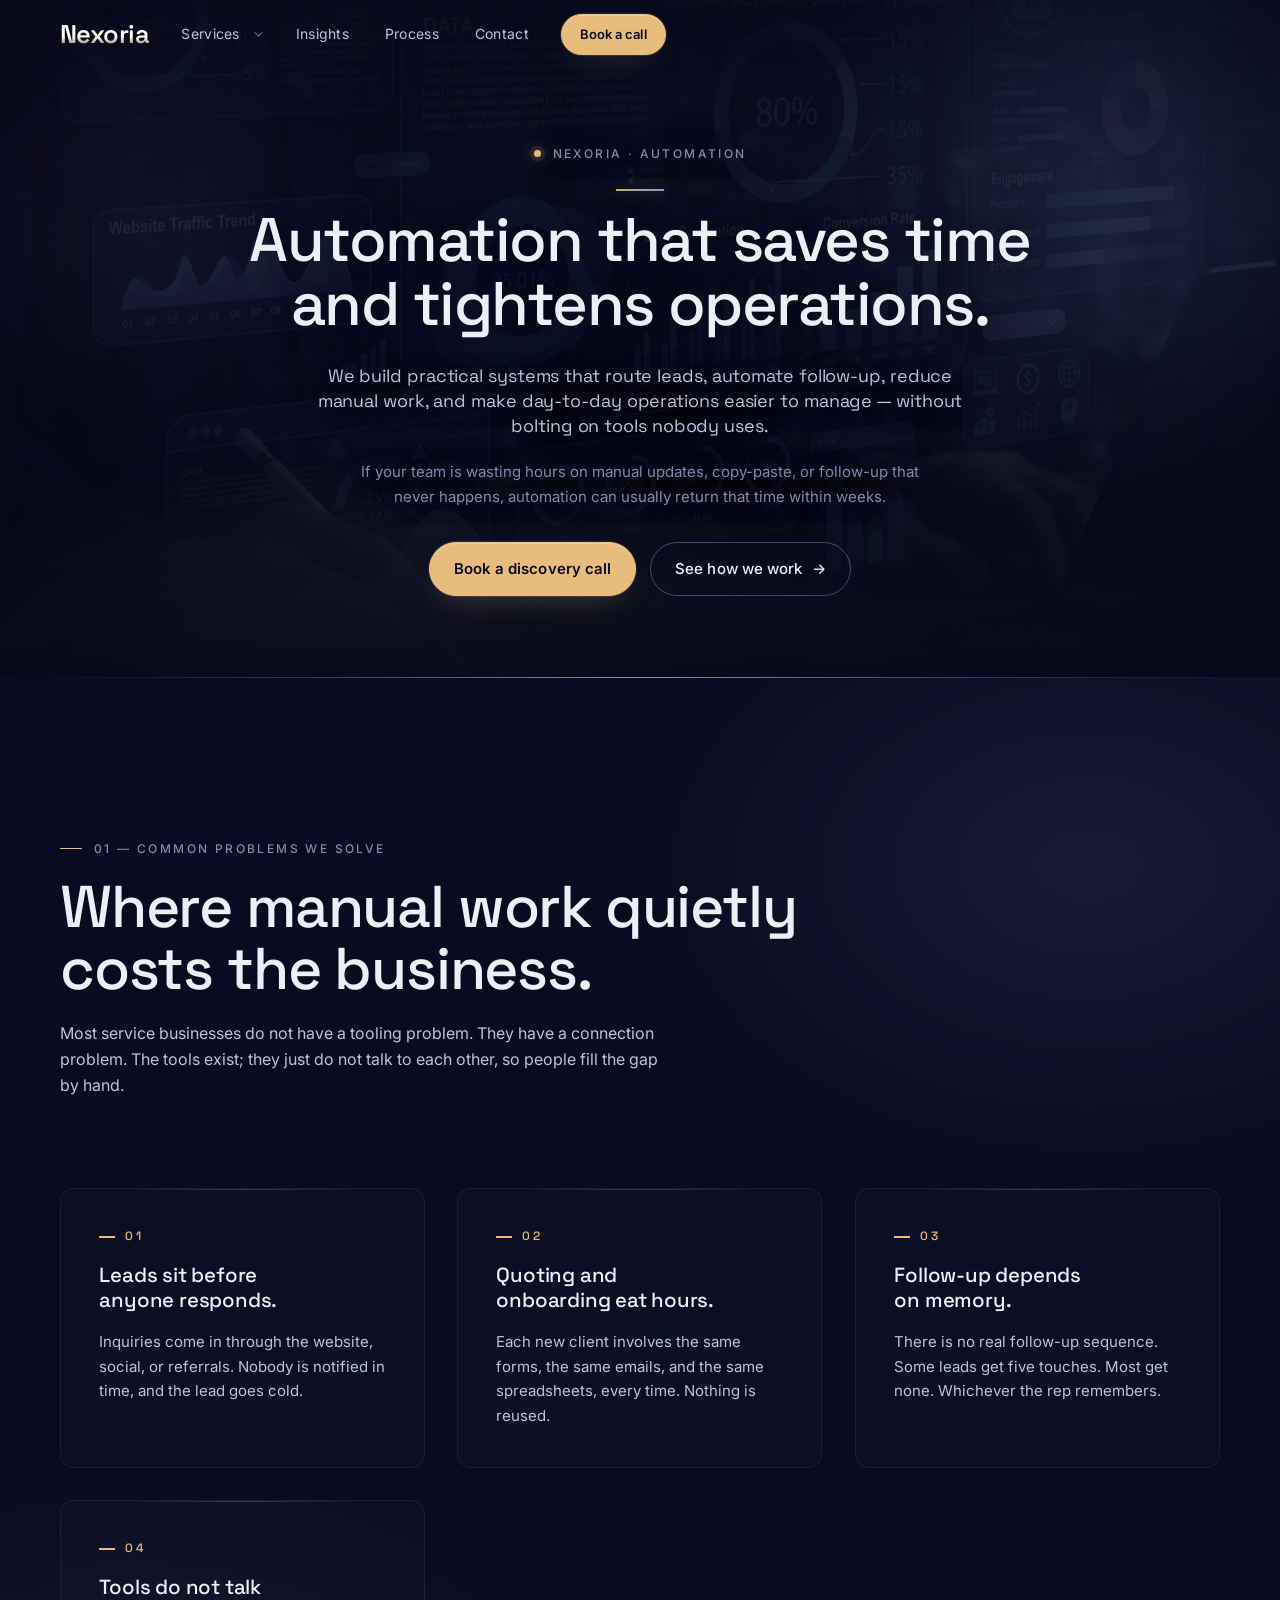
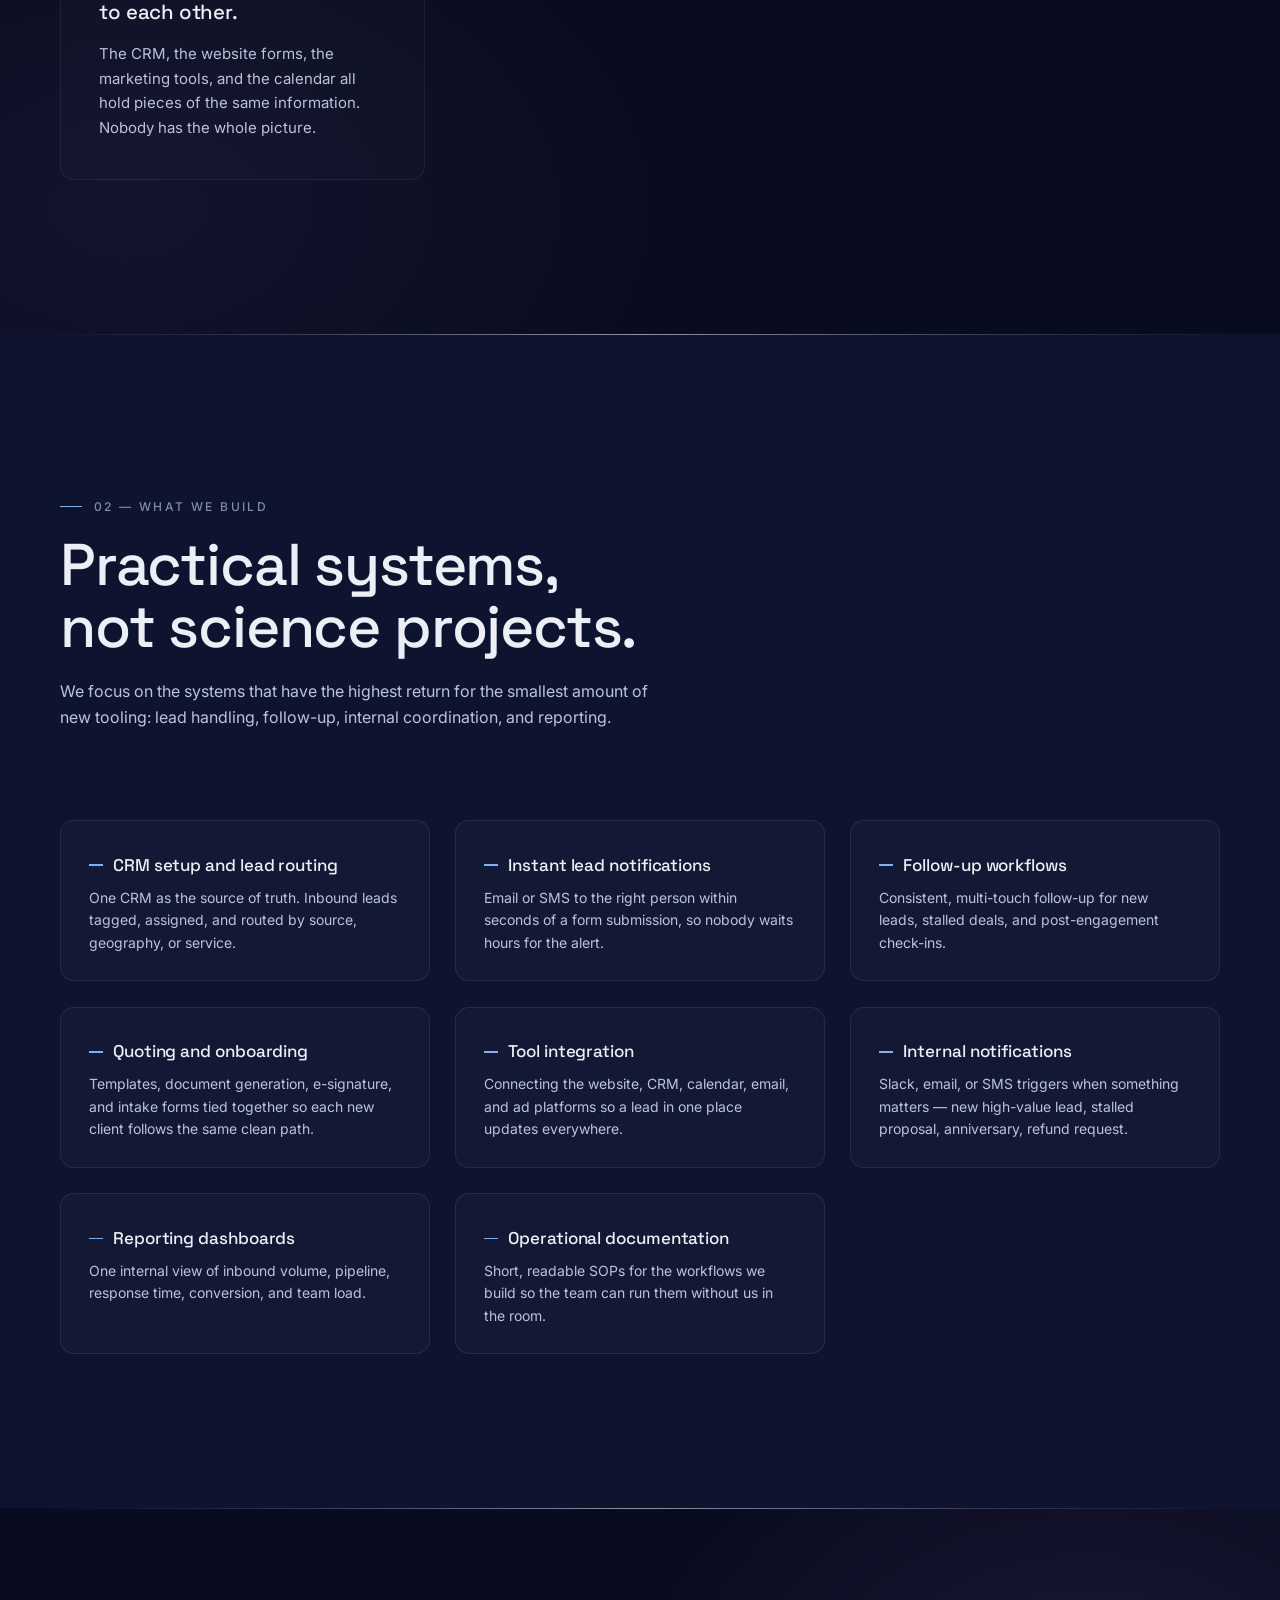
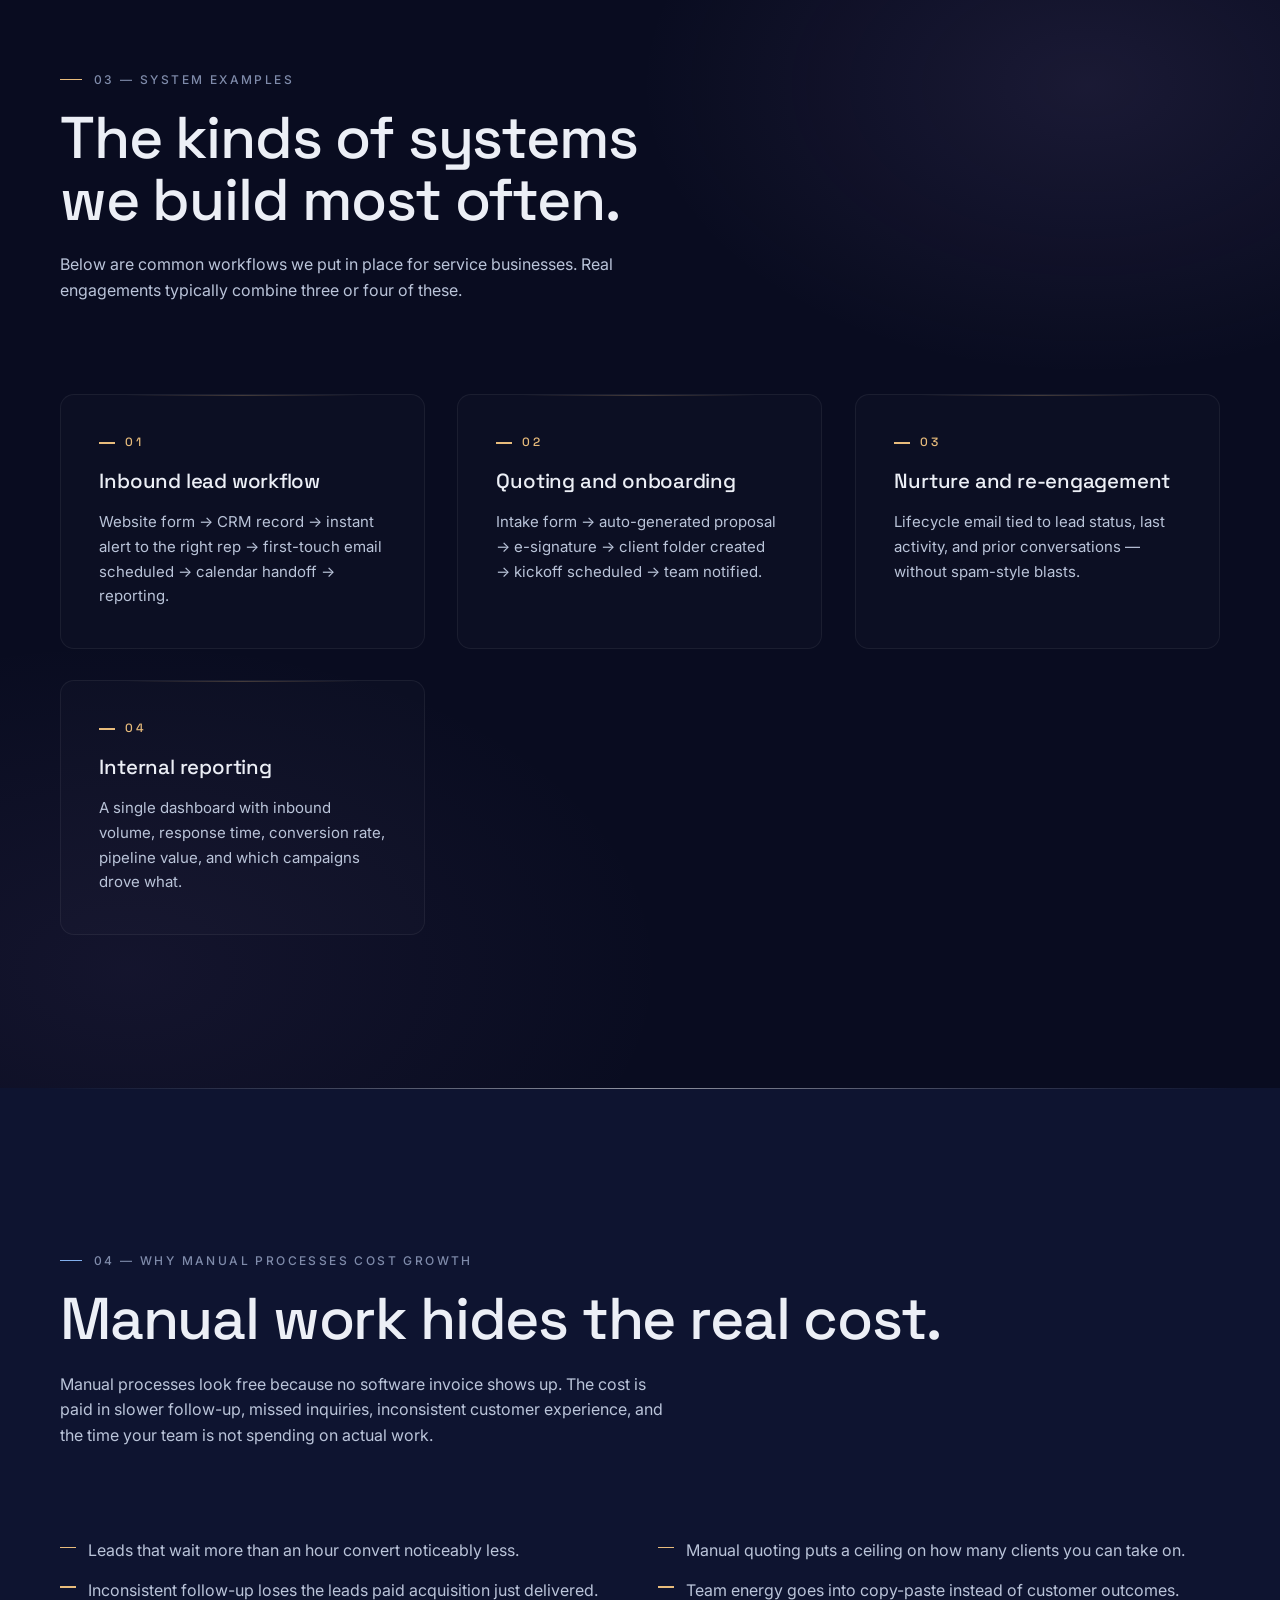
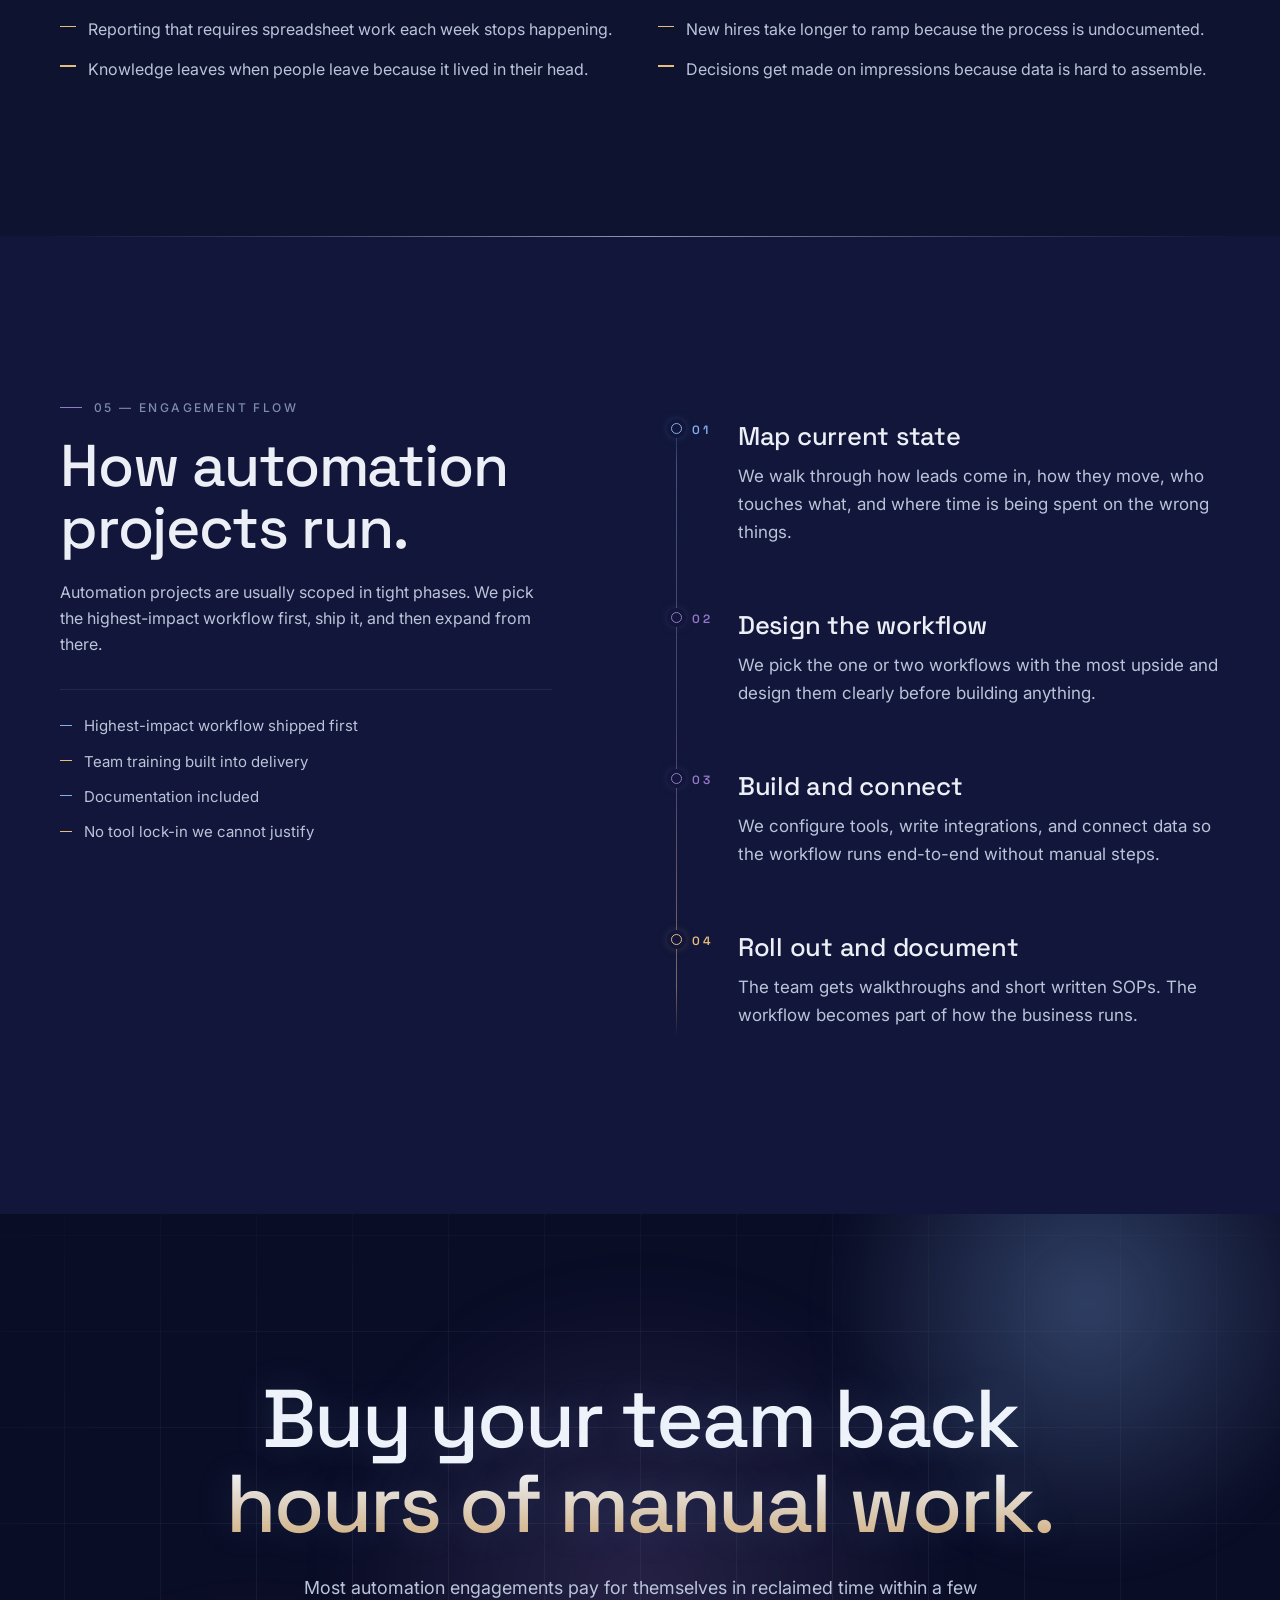
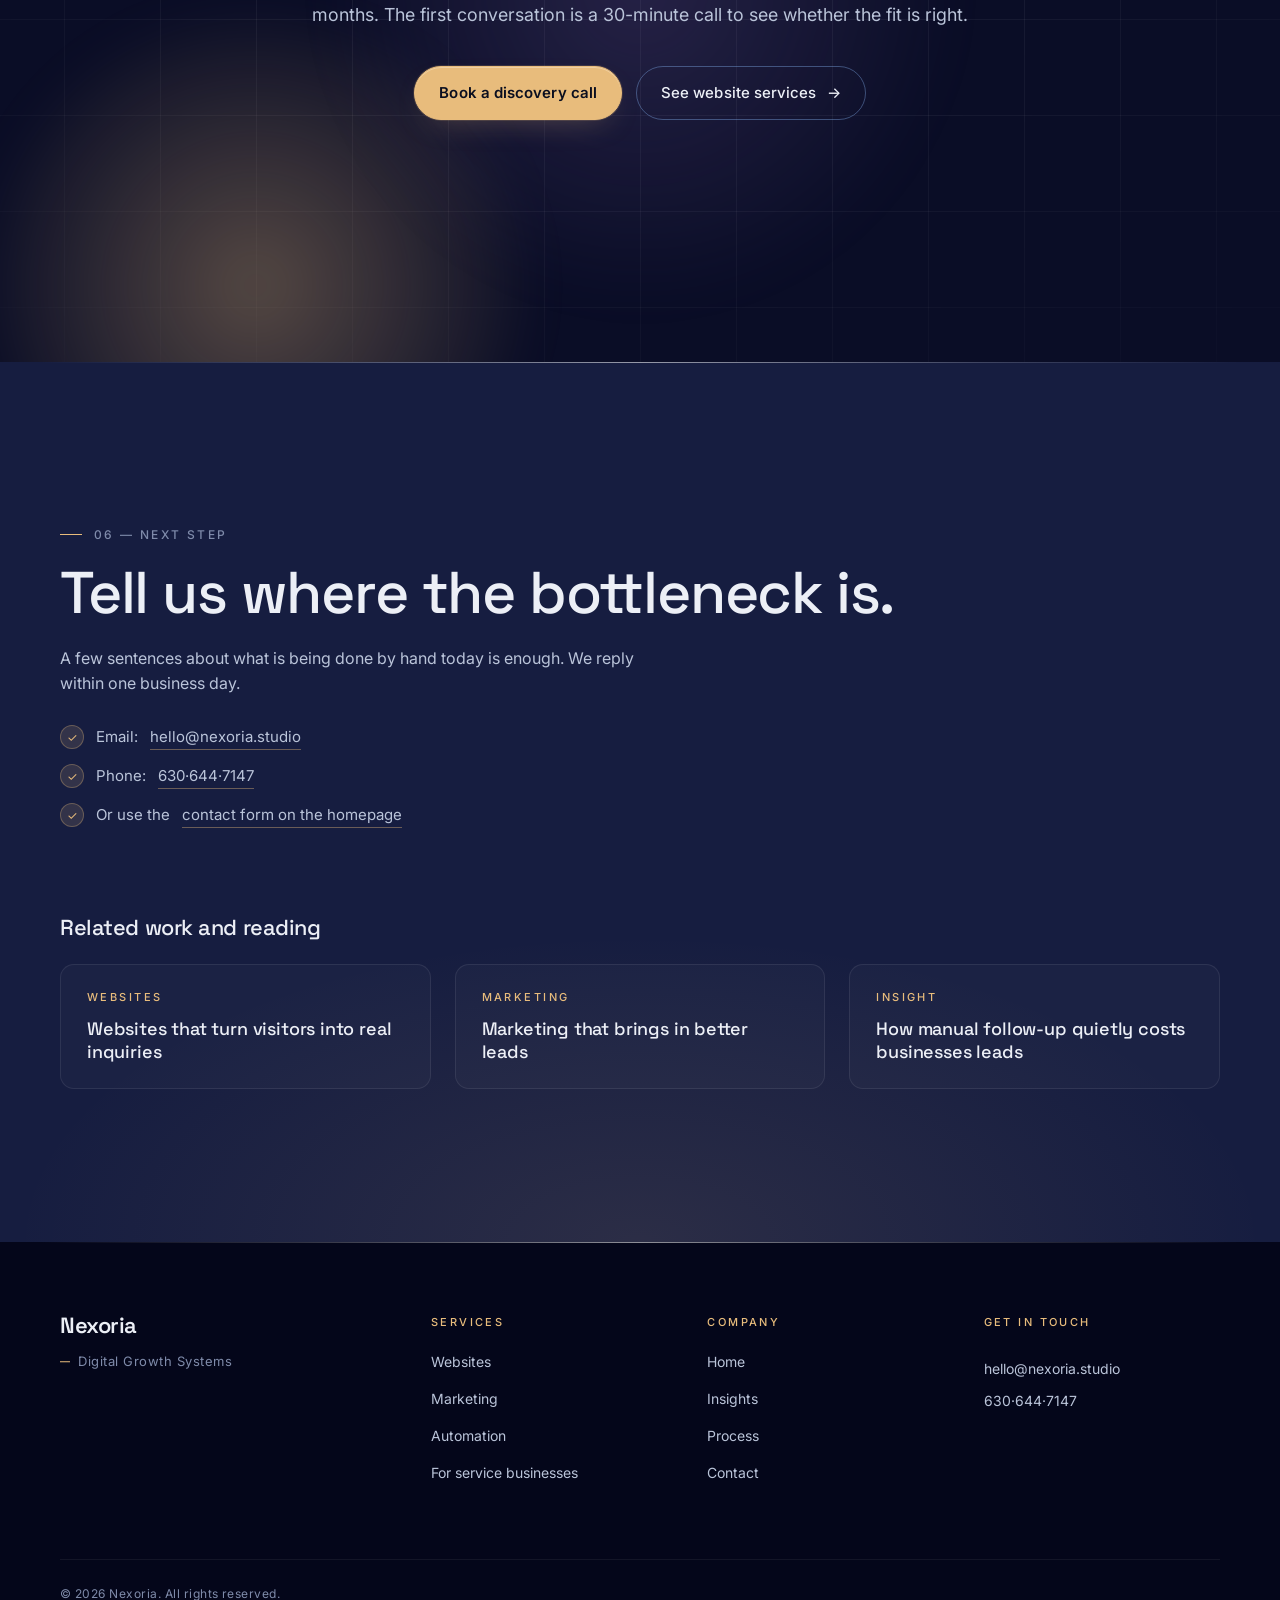
==== commit 6f6b94f0: "Configure custom domain nexoria.studio Add CNAME, repoint JSON-LD URLs from kaidena9.github.io/nexor" ====
--- a/automation.html
+++ b/automation.html
@@ -10,7 +10,7 @@
   <meta property="og:type" content="website" />
   <meta property="og:title" content="Nexoria — Automation" />
   <meta property="og:description" content="CRM workflows, instant lead routing, and operational systems that save hours and protect every inquiry." />
-  <meta property="og:image" content="assets/nexoria-logo-icon.png" />
+  <meta property="og:image" content="https://nexoria.studio/assets/nexoria-logo-icon.png" />
 
   <link rel="icon" type="image/png" href="assets/nexoria-logo-icon.png" />
   <link rel="apple-touch-icon" href="assets/nexoria-logo-icon.png" />
--- a/style.css
+++ b/style.css
@@ -487,18 +487,22 @@
 
 .hero-bg { position: absolute; inset: 0; z-index: 0; pointer-events: none; overflow: hidden; }
 
-/* Architectural grid — fine luminous lines */
+/* Hero focal image — dashboard composition sits where the grid used to,
+   masked at the edges so the visual stays confined to the center and
+   fades into the surrounding atmosphere */
 .grid-layer {
   position: absolute;
-  inset: -10% -10%;
-  background-image:
-    linear-gradient(to right,  rgba(130, 176, 238, 0.08) 1px, transparent 1px),
-    linear-gradient(to bottom, rgba(130, 176, 238, 0.08) 1px, transparent 1px);
-  background-size: 68px 68px;
-  mask-image: radial-gradient(ellipse 80% 65% at 50% 46%, #000 26%, transparent 78%);
-  -webkit-mask-image: radial-gradient(ellipse 80% 65% at 50% 46%, #000 26%, transparent 78%);
-  will-change: transform;
-  transform: translate3d(0,0,0);
+  inset: -4% -4%;
+  background-image: url("assets/hero-dashboard.jpg");
+  background-size: 92% auto;
+  background-position: center;
+  background-repeat: no-repeat;
+  mask-image: radial-gradient(ellipse 72% 66% at 50% 50%, #000 38%, transparent 88%);
+  -webkit-mask-image: radial-gradient(ellipse 72% 66% at 50% 50%, #000 38%, transparent 88%);
+  opacity: 0.55;
+  filter: brightness(0.95) saturate(1.05) contrast(1.05);
+  will-change: transform, background-size, background-position;
+  transform: translate3d(0, 0, 0);
 }
 
 /* Cool blue zone — upper right */
@@ -1436,53 +1440,86 @@
   background: linear-gradient(to right, transparent, rgba(232, 188, 124, 0.30) 22%, rgba(232, 188, 124, 0.80) 50%, rgba(232, 188, 124, 0.30) 78%, transparent);
 }
 
-/* Hero shooting-star traces — bright streaks that occasionally cross the grid */
-.hero-traces {
+/* Hero atmosphere — calm ambient motion replacing the old tracers
+   - very slow grid drift (felt, not seen)
+   - one soft light sweep every ~45 seconds
+   - three sparse shimmer points, all on different cycles, never synced */
+
+.grid-layer {
+  /* slow cinematic breath — the focal image gently scales + drifts.
+     Uses background-size + background-position so it never fights with
+     the JS scroll parallax (which sets transform on the same element). */
+  animation: dashboardBreath 28s ease-in-out infinite;
+}
+@keyframes dashboardBreath {
+  0%, 100% { background-size: 92% auto; background-position: 50% 50%; }
+  50%      { background-size: 98% auto; background-position: 51% 49%; }
+}
+
+.hero-atmosphere {
   position: absolute;
   inset: 0;
   pointer-events: none;
   overflow: hidden;
   z-index: 0;
 }
-.trace {
-  position: absolute;
-  top: 0;
-  left: 0;
-  width: 220px;
-  height: 1.5px;
-  border-radius: 2px;
+
+/* Soft, wide, heavily blurred light band that drifts across the hero. */
+.hero-sweep {
+  position: absolute;
+  top: -20%;
+  bottom: -20%;
+  left: -80vw;
+  width: 80vw;
   background: linear-gradient(
-    to right,
+    100deg,
     transparent 0%,
-    rgba(180, 210, 255, 0) 12%,
-    rgba(180, 210, 255, 0.55) 75%,
-    rgba(245, 250, 255, 0.95) 100%
+    rgba(255, 255, 255, 0.020) 35%,
+    rgba(255, 255, 255, 0.045) 50%,
+    rgba(255, 255, 255, 0.020) 65%,
+    transparent 100%
   );
-  filter: drop-shadow(0 0 6px rgba(180, 210, 255, 0.55));
+  filter: blur(60px);
   opacity: 0;
+  animation: heroSweep 45s ease-in-out infinite;
   will-change: transform, opacity;
 }
-@keyframes shootA {
+@keyframes heroSweep {
+  0%   { transform: translateX(0);     opacity: 0; }
+  10%  { opacity: 0.75; }
+  22%  { opacity: 1; }
+  35%  { opacity: 0.55; }
+  45%  { transform: translateX(160vw); opacity: 0; }
+  100% { transform: translateX(160vw); opacity: 0; }
+}
+
+/* Sparse shimmer points — each a dim, blurred dot that quietly breathes in
+   and out. Three of them, all on different durations so they never sync. */
+.hero-spark {
+  position: absolute;
+  width: 5px;
+  height: 5px;
+  border-radius: 50%;
+  background: rgba(255, 255, 255, 0.85);
+  filter: blur(1.5px);
+  box-shadow:
+    0 0 8px  rgba(255, 255, 255, 0.45),
+    0 0 18px rgba(255, 255, 255, 0.20);
+  opacity: 0;
+  will-change: opacity;
+}
+.hero-spark--1 { top: 30vh; left: 22vw; animation: heroSpark 17s ease-in-out infinite;                            }
+.hero-spark--2 { top: 64vh; left: 78vw; animation: heroSpark 23s ease-in-out infinite; animation-delay:  7s;       }
+.hero-spark--3 { top: 46vh; left: 60vw; animation: heroSpark 19s ease-in-out infinite; animation-delay: 13s;       }
+@keyframes heroSpark {
   0%, 100% { opacity: 0; }
-  3%       { transform: translate(-15vw, 12vh) rotate(22deg); opacity: 1; }
-  15%      { transform: translate(115vw, 65vh) rotate(22deg); opacity: 0; }
-}
-@keyframes shootB {
-  0%, 100% { opacity: 0; }
-  3%       { transform: translate(-15vw, 40vh) rotate(10deg); opacity: 1; }
-  16%      { transform: translate(115vw, 60vh) rotate(10deg); opacity: 0; }
-}
-@keyframes shootC {
-  0%, 100% { opacity: 0; }
-  4%       { transform: translate(-10vw, 75vh) rotate(-15deg); opacity: 1; }
-  17%      { transform: translate(115vw, 55vh) rotate(-15deg); opacity: 0; }
-}
-.trace--1 { width: 240px; animation: shootA 12s linear infinite; animation-delay: 1.2s; }
-.trace--2 { width: 200px; animation: shootB 15s linear infinite; animation-delay: 5s; }
-.trace--3 { width: 220px; animation: shootC 14s linear infinite; animation-delay: 9.5s; }
+  46%, 54% { opacity: 0.35; }
+}
 
 @media (prefers-reduced-motion: reduce) {
-  .trace { animation: none !important; opacity: 0 !important; }
+  .grid-layer    { animation: none !important; }
+  .hero-sweep    { animation: none !important; opacity: 0 !important; }
+  .hero-spark    { animation: none !important; opacity: 0 !important; }
 }
 
 /* Hero scroll line — sky tint */
@@ -1546,6 +1583,41 @@
 .hero--sub .hero-meta    { display: none; }
 .hero--sub .hero-scroll  { display: none; }
 .hero--sub .hero-heading::before { width: 48px; margin-bottom: 18px; }
+
+/* Sub-page hero readability — quiet the background image and add a
+   directional dark scrim behind the text so the headline + tagline are
+   clearly the focal point. Scoped to .hero--sub only so the homepage
+   hero is unaffected. */
+.hero--sub .grid-layer {
+  opacity: 0.28;
+  filter: brightness(0.72) saturate(0.62) contrast(0.95) blur(0.5px);
+}
+.hero--sub .hero-aurora { opacity: 0.55; }
+.hero--sub .hero-glow   { opacity: 0.65; }
+.hero--sub .hero-vignette {
+  background:
+    /* Center scrim — the dark zone behind the text block */
+    radial-gradient(ellipse 70% 60% at 50% 48%,
+      rgba(7, 9, 26, 0.72) 0%,
+      rgba(7, 9, 26, 0.40) 45%,
+      rgba(7, 9, 26, 0) 88%),
+    /* Soft top fade to ground the header bar */
+    radial-gradient(ellipse 80% 55% at 50% 0%,
+      rgba(7, 9, 26, 0.55) 0%,
+      rgba(7, 9, 26, 0) 75%),
+    /* Strong bottom fade to ground the section transition */
+    linear-gradient(to bottom,
+      rgba(7, 9, 26, 0) 45%,
+      rgba(7, 9, 26, 0.92) 100%);
+}
+/* Very subtle text-shadow as a last layer of polish — only applied
+   after the overlay work above does the heavy lifting. */
+.hero--sub .eyebrow,
+.hero--sub .hero-heading,
+.hero--sub .hero-tagline,
+.hero--sub .hero-sub {
+  text-shadow: 0 1px 24px rgba(7, 9, 26, 0.55);
+}
 
 /* "Learn more →" link at the bottom of a service card on the homepage */
 .service-link {
@@ -1929,3 +2001,6 @@
   height: 1.5px;
   background: var(--accent-warm);
 }
+
+/* (Previous right-side hero-image gradient layer + desktop split removed —
+   the centered dashboard image in .grid-layer is now the focal element.) */
